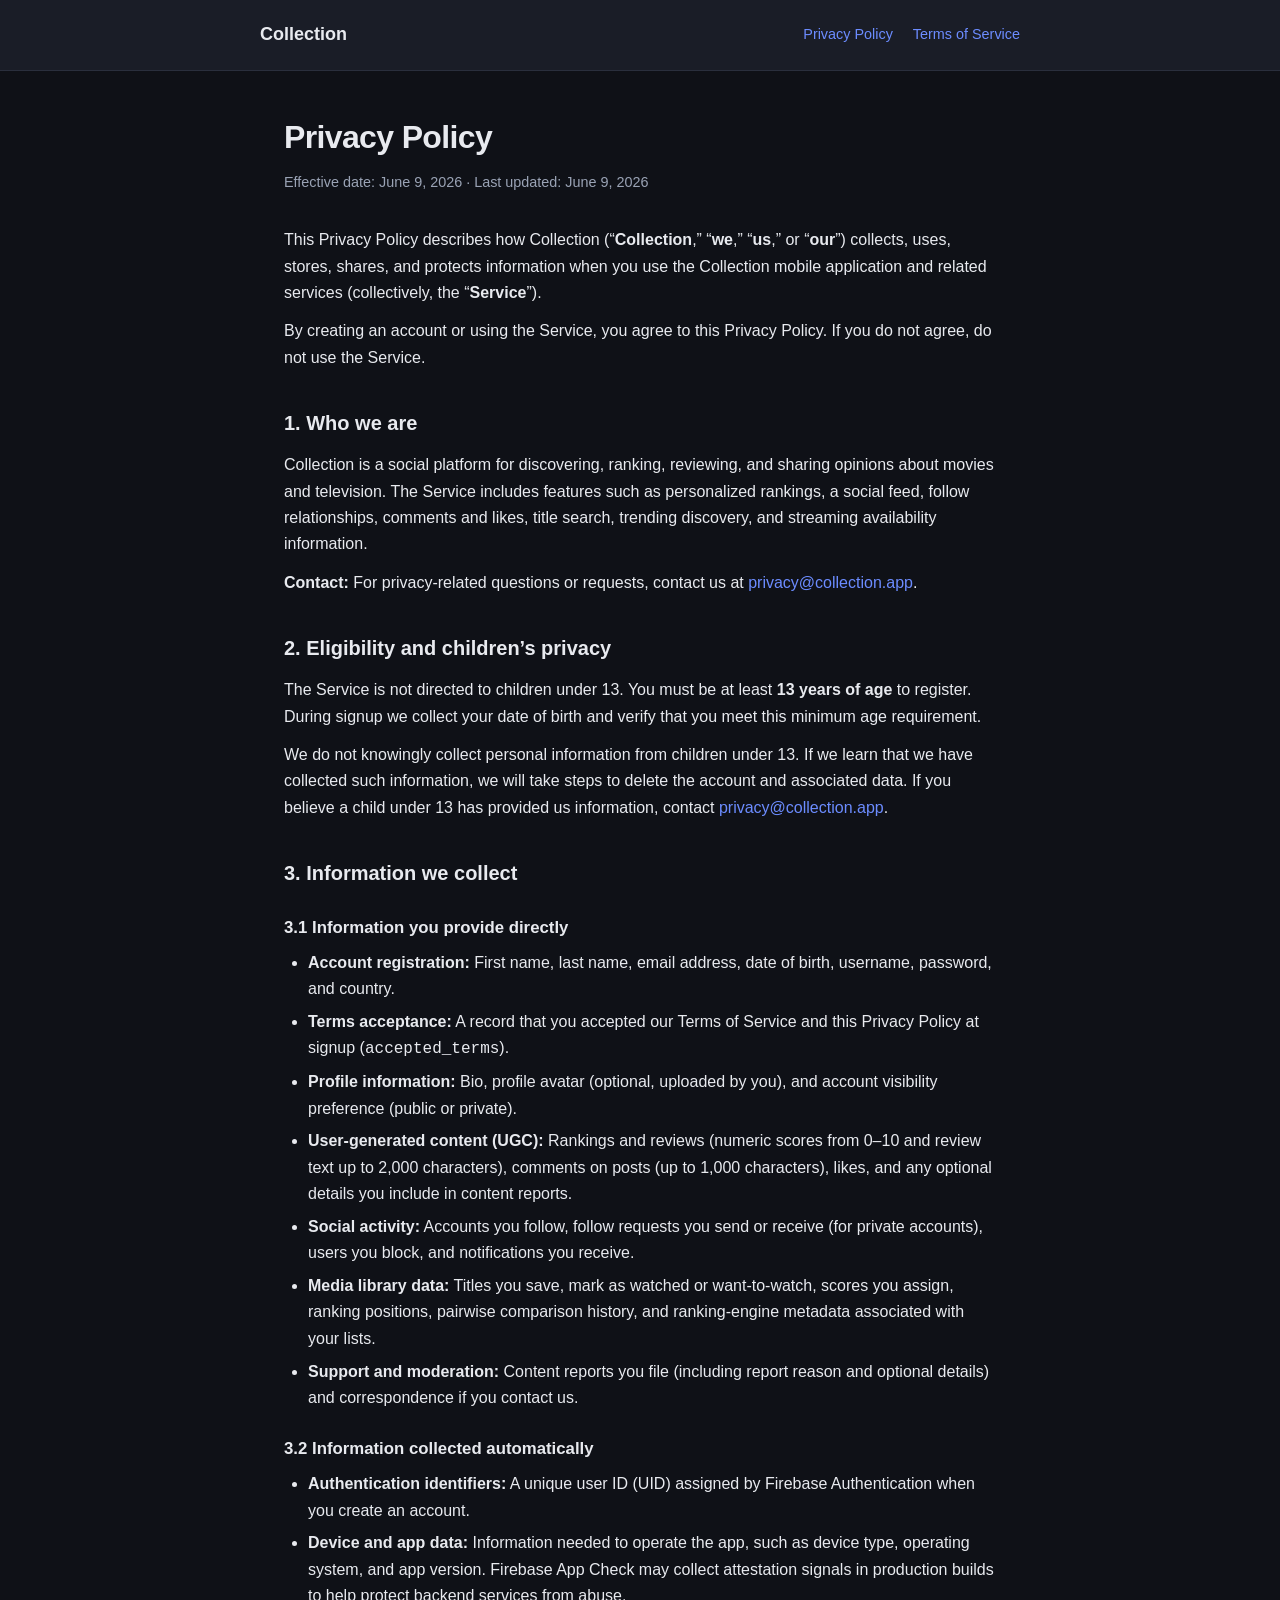
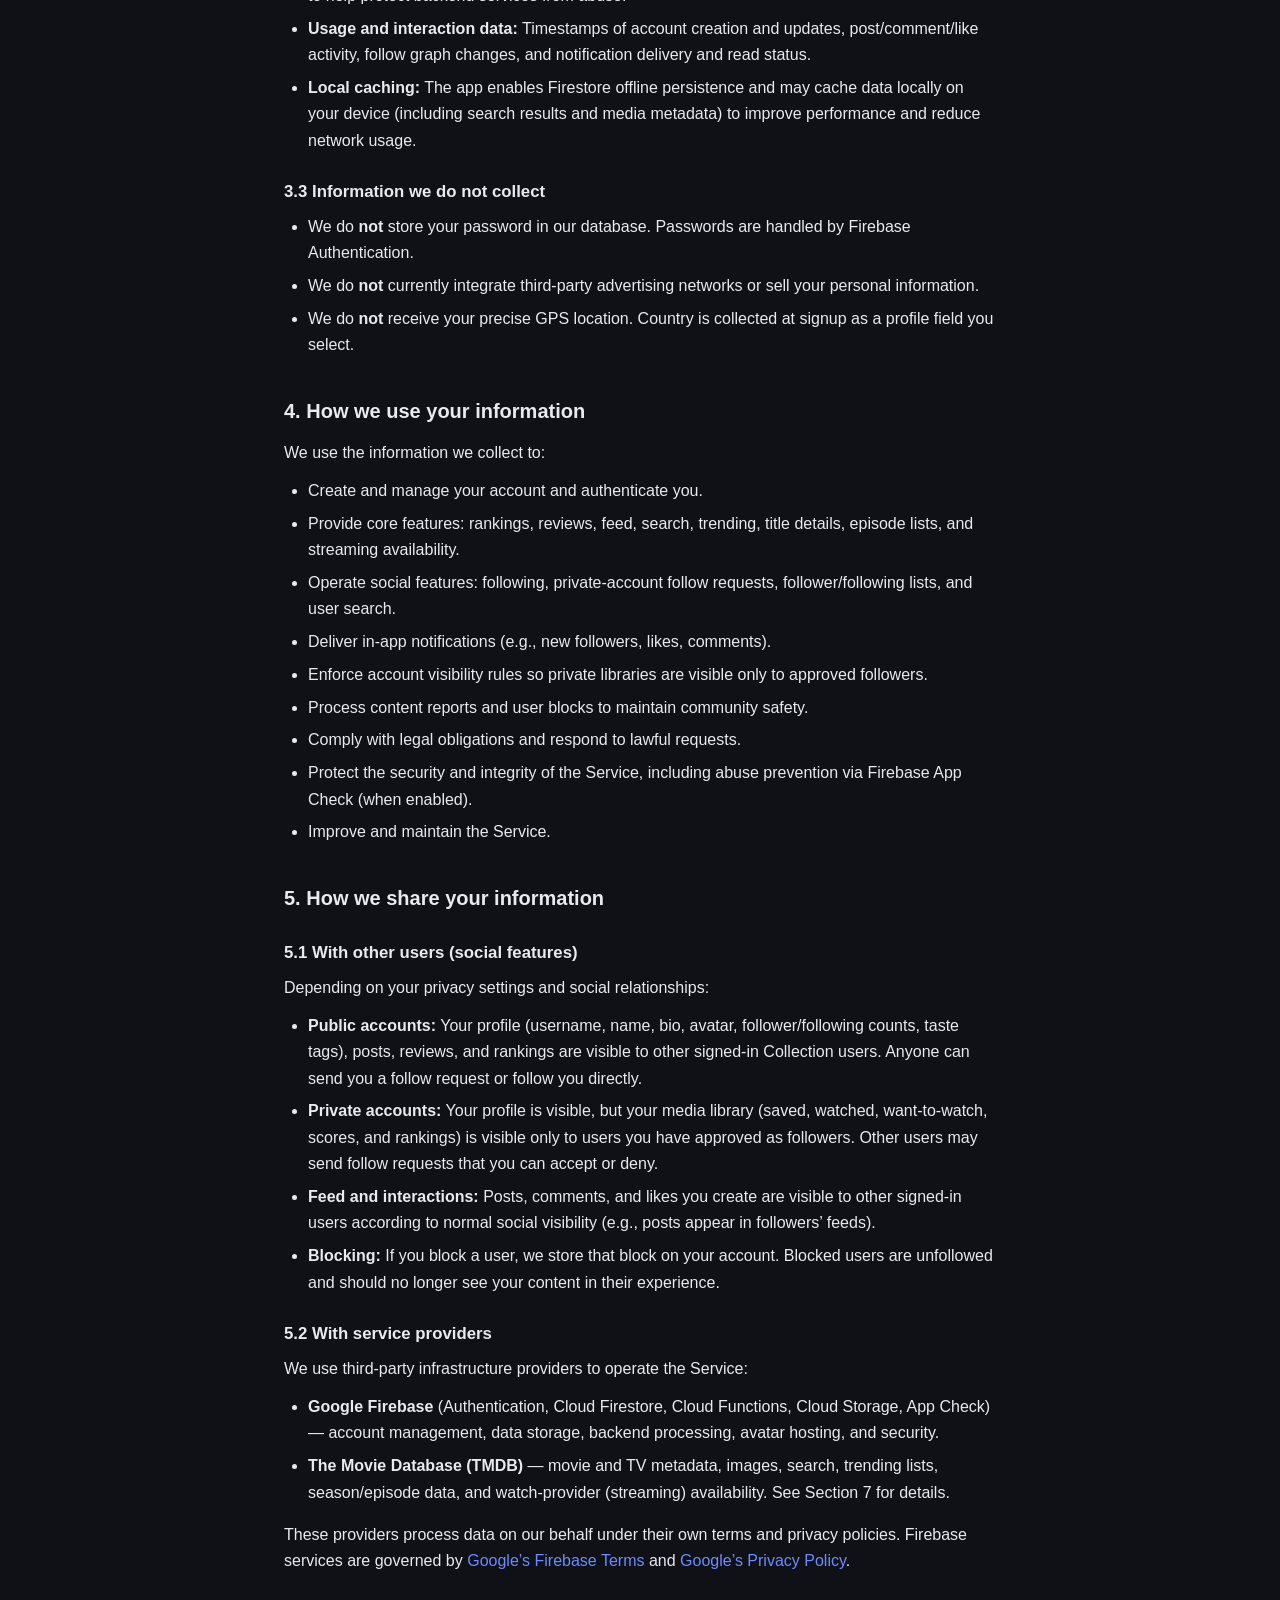
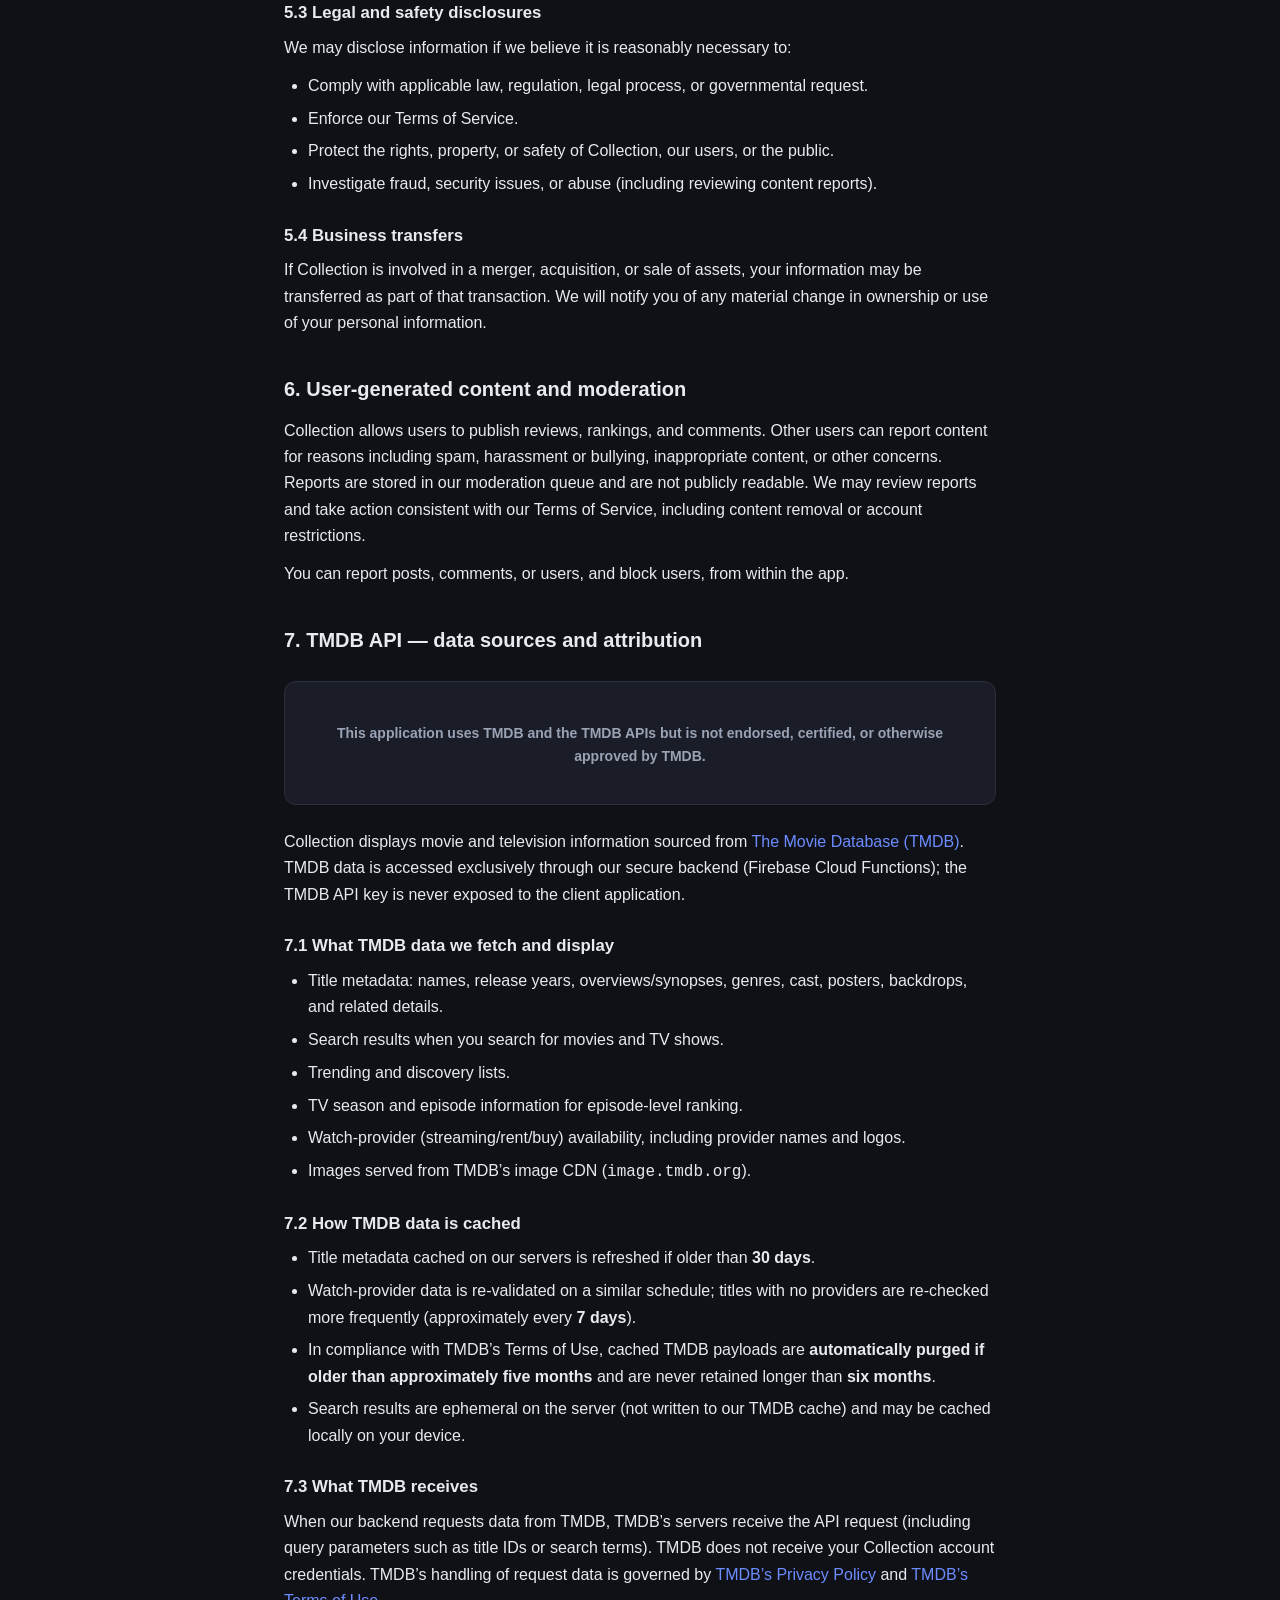
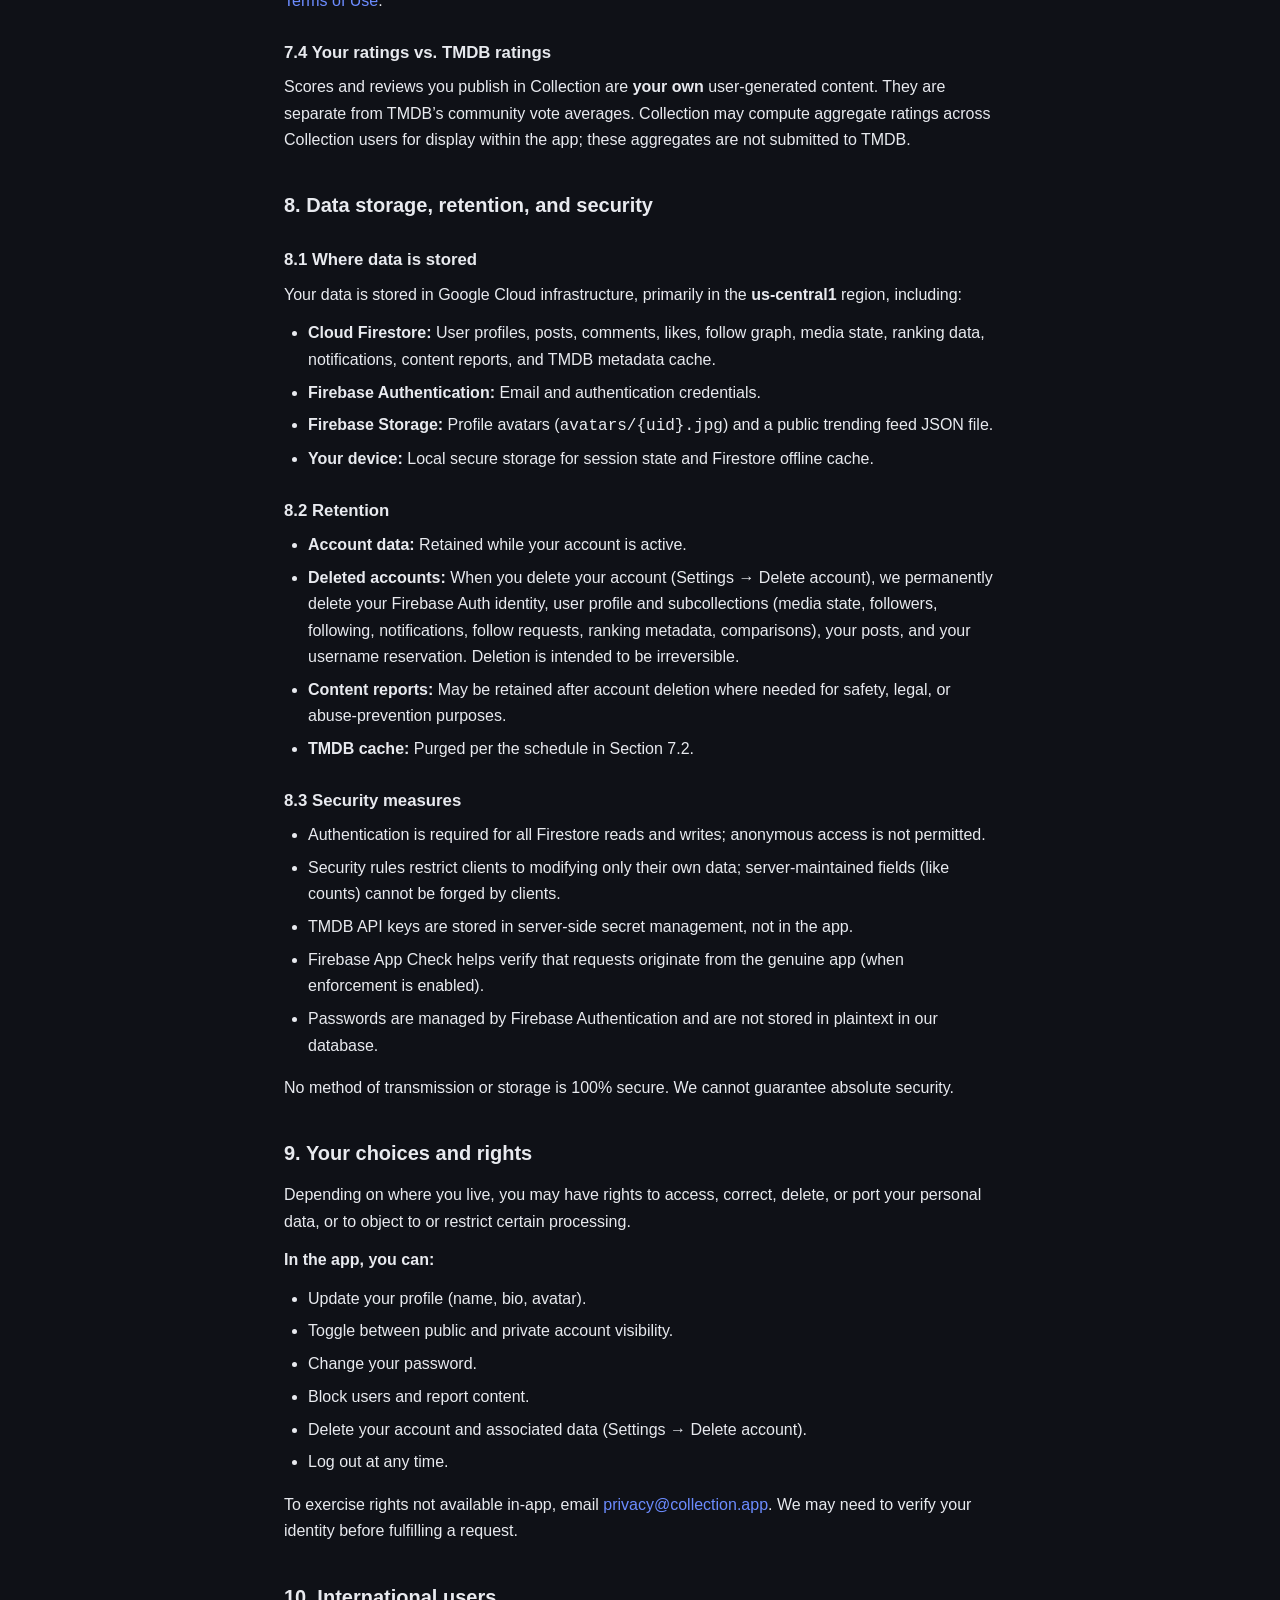
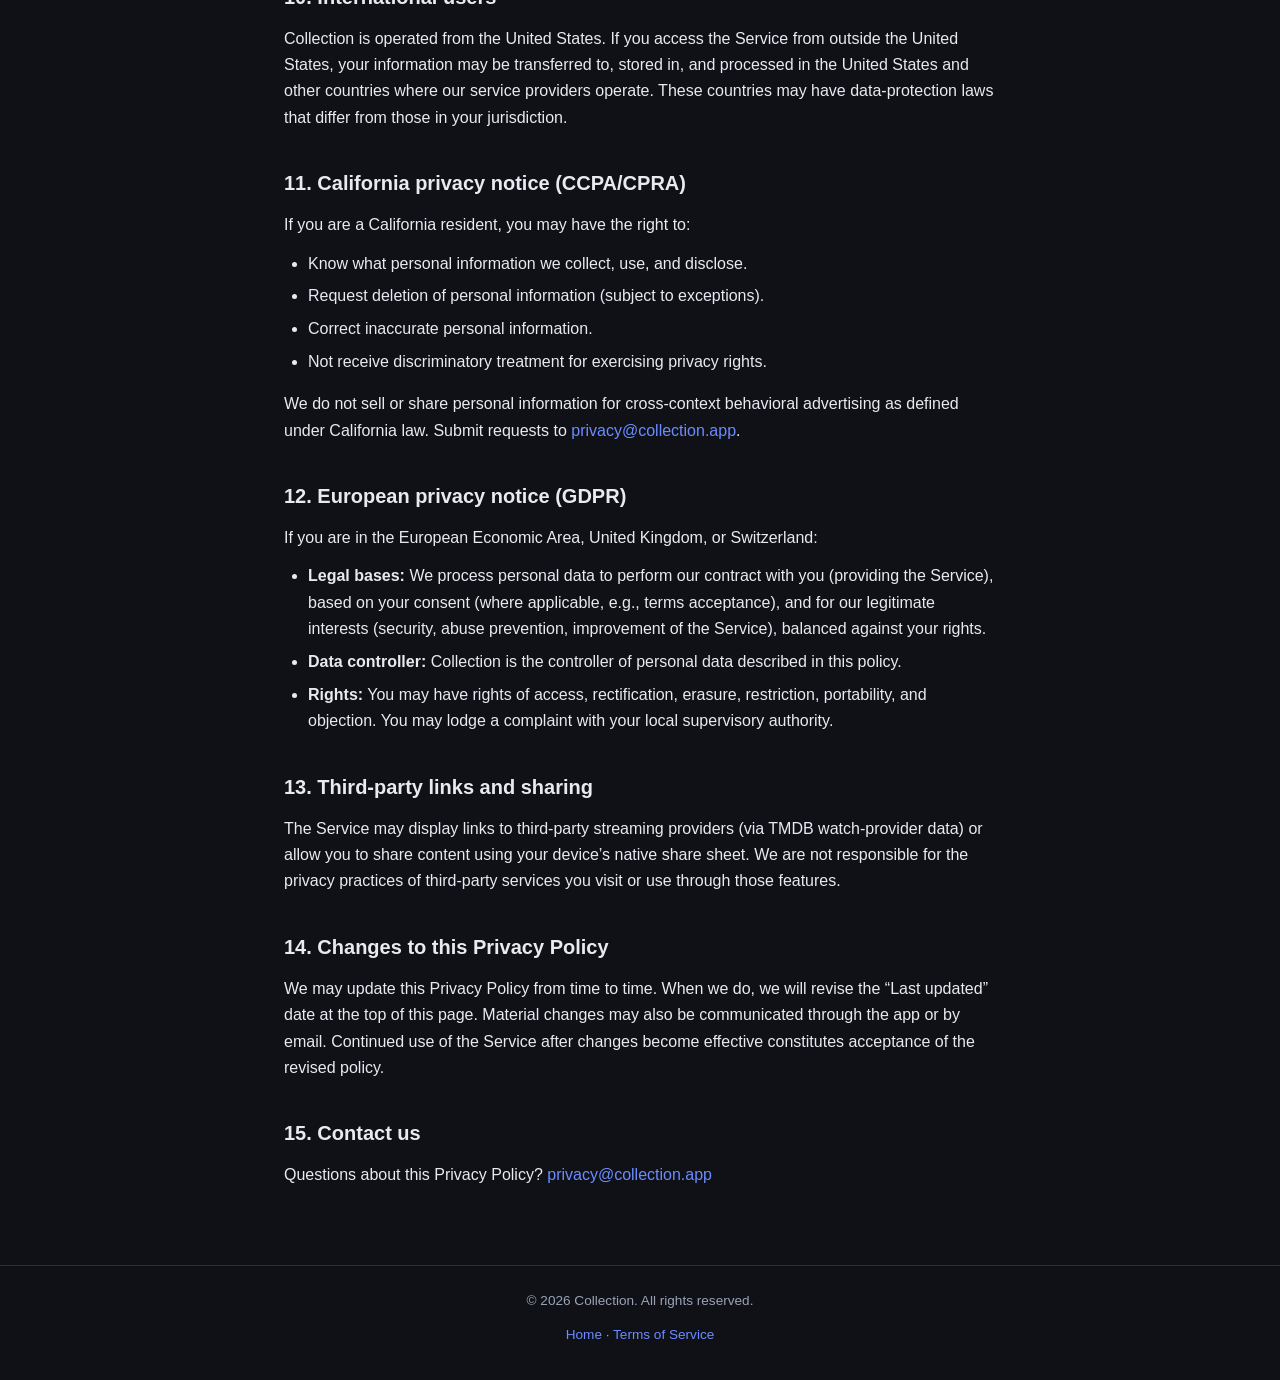
==== privacy.html @ ec8d0193 "Create privacy.html" ====
<!DOCTYPE html>
<html lang="en">
<head>
  <meta charset="UTF-8" />
  <meta name="viewport" content="width=device-width, initial-scale=1.0" />
  <meta name="description" content="Privacy Policy for the Collection app." />
  <title>Privacy Policy — Collection</title>
  <link rel="stylesheet" href="styles.css" />
</head>
<body>
  <header class="site-header">
    <div class="site-header-inner">
      <a href="index.html" class="brand">Collection</a>
      <nav class="nav-links">
        <a href="privacy.html">Privacy Policy</a>
        <a href="terms.html">Terms of Service</a>
      </nav>
    </div>
  </header>

  <main>
    <h1>Privacy Policy</h1>
    <p class="meta">Effective date: June 9, 2026 · Last updated: June 9, 2026</p>

    <p>
      This Privacy Policy describes how Collection (“<strong>Collection</strong>,” “<strong>we</strong>,”
      “<strong>us</strong>,” or “<strong>our</strong>”) collects, uses, stores, shares, and protects
      information when you use the Collection mobile application and related services
      (collectively, the “<strong>Service</strong>”).
    </p>
    <p>
      By creating an account or using the Service, you agree to this Privacy Policy.
      If you do not agree, do not use the Service.
    </p>

    <h2>1. Who we are</h2>
    <p>
      Collection is a social platform for discovering, ranking, reviewing, and sharing opinions
      about movies and television. The Service includes features such as personalized rankings,
      a social feed, follow relationships, comments and likes, title search, trending discovery,
      and streaming availability information.
    </p>
    <p>
      <strong>Contact:</strong> For privacy-related questions or requests, contact us at
      <a href="mailto:privacy@collection.app">privacy@collection.app</a>.
    </p>

    <h2>2. Eligibility and children’s privacy</h2>
    <p>
      The Service is not directed to children under 13. You must be at least
      <strong>13 years of age</strong> to register. During signup we collect your date of birth
      and verify that you meet this minimum age requirement.
    </p>
    <p>
      We do not knowingly collect personal information from children under 13. If we learn that
      we have collected such information, we will take steps to delete the account and associated
      data. If you believe a child under 13 has provided us information, contact
      <a href="mailto:privacy@collection.app">privacy@collection.app</a>.
    </p>

    <h2>3. Information we collect</h2>

    <h3>3.1 Information you provide directly</h3>
    <ul>
      <li><strong>Account registration:</strong> First name, last name, email address, date of birth, username, password, and country.</li>
      <li><strong>Terms acceptance:</strong> A record that you accepted our Terms of Service and this Privacy Policy at signup (<code>accepted_terms</code>).</li>
      <li><strong>Profile information:</strong> Bio, profile avatar (optional, uploaded by you), and account visibility preference (public or private).</li>
      <li><strong>User-generated content (UGC):</strong> Rankings and reviews (numeric scores from 0–10 and review text up to 2,000 characters), comments on posts (up to 1,000 characters), likes, and any optional details you include in content reports.</li>
      <li><strong>Social activity:</strong> Accounts you follow, follow requests you send or receive (for private accounts), users you block, and notifications you receive.</li>
      <li><strong>Media library data:</strong> Titles you save, mark as watched or want-to-watch, scores you assign, ranking positions, pairwise comparison history, and ranking-engine metadata associated with your lists.</li>
      <li><strong>Support and moderation:</strong> Content reports you file (including report reason and optional details) and correspondence if you contact us.</li>
    </ul>

    <h3>3.2 Information collected automatically</h3>
    <ul>
      <li><strong>Authentication identifiers:</strong> A unique user ID (UID) assigned by Firebase Authentication when you create an account.</li>
      <li><strong>Device and app data:</strong> Information needed to operate the app, such as device type, operating system, and app version. Firebase App Check may collect attestation signals in production builds to help protect backend services from abuse.</li>
      <li><strong>Usage and interaction data:</strong> Timestamps of account creation and updates, post/comment/like activity, follow graph changes, and notification delivery and read status.</li>
      <li><strong>Local caching:</strong> The app enables Firestore offline persistence and may cache data locally on your device (including search results and media metadata) to improve performance and reduce network usage.</li>
    </ul>

    <h3>3.3 Information we do not collect</h3>
    <ul>
      <li>We do <strong>not</strong> store your password in our database. Passwords are handled by Firebase Authentication.</li>
      <li>We do <strong>not</strong> currently integrate third-party advertising networks or sell your personal information.</li>
      <li>We do <strong>not</strong> receive your precise GPS location. Country is collected at signup as a profile field you select.</li>
    </ul>

    <h2>4. How we use your information</h2>
    <p>We use the information we collect to:</p>
    <ul>
      <li>Create and manage your account and authenticate you.</li>
      <li>Provide core features: rankings, reviews, feed, search, trending, title details, episode lists, and streaming availability.</li>
      <li>Operate social features: following, private-account follow requests, follower/following lists, and user search.</li>
      <li>Deliver in-app notifications (e.g., new followers, likes, comments).</li>
      <li>Enforce account visibility rules so private libraries are visible only to approved followers.</li>
      <li>Process content reports and user blocks to maintain community safety.</li>
      <li>Comply with legal obligations and respond to lawful requests.</li>
      <li>Protect the security and integrity of the Service, including abuse prevention via Firebase App Check (when enabled).</li>
      <li>Improve and maintain the Service.</li>
    </ul>

    <h2>5. How we share your information</h2>

    <h3>5.1 With other users (social features)</h3>
    <p>Depending on your privacy settings and social relationships:</p>
    <ul>
      <li><strong>Public accounts:</strong> Your profile (username, name, bio, avatar, follower/following counts, taste tags), posts, reviews, and rankings are visible to other signed-in Collection users. Anyone can send you a follow request or follow you directly.</li>
      <li><strong>Private accounts:</strong> Your profile is visible, but your media library (saved, watched, want-to-watch, scores, and rankings) is visible only to users you have approved as followers. Other users may send follow requests that you can accept or deny.</li>
      <li><strong>Feed and interactions:</strong> Posts, comments, and likes you create are visible to other signed-in users according to normal social visibility (e.g., posts appear in followers’ feeds).</li>
      <li><strong>Blocking:</strong> If you block a user, we store that block on your account. Blocked users are unfollowed and should no longer see your content in their experience.</li>
    </ul>

    <h3>5.2 With service providers</h3>
    <p>We use third-party infrastructure providers to operate the Service:</p>
    <ul>
      <li><strong>Google Firebase</strong> (Authentication, Cloud Firestore, Cloud Functions, Cloud Storage, App Check) — account management, data storage, backend processing, avatar hosting, and security.</li>
      <li><strong>The Movie Database (TMDB)</strong> — movie and TV metadata, images, search, trending lists, season/episode data, and watch-provider (streaming) availability. See Section 7 for details.</li>
    </ul>
    <p>
      These providers process data on our behalf under their own terms and privacy policies.
      Firebase services are governed by
      <a href="https://firebase.google.com/terms" target="_blank" rel="noopener">Google’s Firebase Terms</a>
      and
      <a href="https://policies.google.com/privacy" target="_blank" rel="noopener">Google’s Privacy Policy</a>.
    </p>

    <h3>5.3 Legal and safety disclosures</h3>
    <p>We may disclose information if we believe it is reasonably necessary to:</p>
    <ul>
      <li>Comply with applicable law, regulation, legal process, or governmental request.</li>
      <li>Enforce our Terms of Service.</li>
      <li>Protect the rights, property, or safety of Collection, our users, or the public.</li>
      <li>Investigate fraud, security issues, or abuse (including reviewing content reports).</li>
    </ul>

    <h3>5.4 Business transfers</h3>
    <p>
      If Collection is involved in a merger, acquisition, or sale of assets, your information
      may be transferred as part of that transaction. We will notify you of any material change
      in ownership or use of your personal information.
    </p>

    <h2>6. User-generated content and moderation</h2>
    <p>
      Collection allows users to publish reviews, rankings, and comments. Other users can
      report content for reasons including spam, harassment or bullying, inappropriate content,
      or other concerns. Reports are stored in our moderation queue and are not publicly readable.
      We may review reports and take action consistent with our Terms of Service, including
      content removal or account restrictions.
    </p>
    <p>
      You can report posts, comments, or users, and block users, from within the app.
    </p>

    <h2>7. TMDB API — data sources and attribution</h2>

    <div class="card">
      <p class="tmdb-notice">
        <strong>This application uses TMDB and the TMDB APIs but is not endorsed, certified,
        or otherwise approved by TMDB.</strong>
      </p>
    </div>

    <p>
      Collection displays movie and television information sourced from
      <a href="https://www.themoviedb.org/" target="_blank" rel="noopener">The Movie Database (TMDB)</a>.
      TMDB data is accessed exclusively through our secure backend (Firebase Cloud Functions);
      the TMDB API key is never exposed to the client application.
    </p>

    <h3>7.1 What TMDB data we fetch and display</h3>
    <ul>
      <li>Title metadata: names, release years, overviews/synopses, genres, cast, posters, backdrops, and related details.</li>
      <li>Search results when you search for movies and TV shows.</li>
      <li>Trending and discovery lists.</li>
      <li>TV season and episode information for episode-level ranking.</li>
      <li>Watch-provider (streaming/rent/buy) availability, including provider names and logos.</li>
      <li>Images served from TMDB’s image CDN (<code>image.tmdb.org</code>).</li>
    </ul>

    <h3>7.2 How TMDB data is cached</h3>
    <ul>
      <li>Title metadata cached on our servers is refreshed if older than <strong>30 days</strong>.</li>
      <li>Watch-provider data is re-validated on a similar schedule; titles with no providers are re-checked more frequently (approximately every <strong>7 days</strong>).</li>
      <li>In compliance with TMDB’s Terms of Use, cached TMDB payloads are <strong>automatically purged if older than approximately five months</strong> and are never retained longer than <strong>six months</strong>.</li>
      <li>Search results are ephemeral on the server (not written to our TMDB cache) and may be cached locally on your device.</li>
    </ul>

    <h3>7.3 What TMDB receives</h3>
    <p>
      When our backend requests data from TMDB, TMDB’s servers receive the API request
      (including query parameters such as title IDs or search terms). TMDB does not receive
      your Collection account credentials. TMDB’s handling of request data is governed by
      <a href="https://www.themoviedb.org/privacy-policy" target="_blank" rel="noopener">TMDB’s Privacy Policy</a>
      and
      <a href="https://www.themoviedb.org/terms-of-use" target="_blank" rel="noopener">TMDB’s Terms of Use</a>.
    </p>

    <h3>7.4 Your ratings vs. TMDB ratings</h3>
    <p>
      Scores and reviews you publish in Collection are <strong>your own</strong> user-generated
      content. They are separate from TMDB’s community vote averages. Collection may compute
      aggregate ratings across Collection users for display within the app; these aggregates
      are not submitted to TMDB.
    </p>

    <h2>8. Data storage, retention, and security</h2>

    <h3>8.1 Where data is stored</h3>
    <p>
      Your data is stored in Google Cloud infrastructure, primarily in the
      <strong>us-central1</strong> region, including:
    </p>
    <ul>
      <li><strong>Cloud Firestore:</strong> User profiles, posts, comments, likes, follow graph, media state, ranking data, notifications, content reports, and TMDB metadata cache.</li>
      <li><strong>Firebase Authentication:</strong> Email and authentication credentials.</li>
      <li><strong>Firebase Storage:</strong> Profile avatars (<code>avatars/{uid}.jpg</code>) and a public trending feed JSON file.</li>
      <li><strong>Your device:</strong> Local secure storage for session state and Firestore offline cache.</li>
    </ul>

    <h3>8.2 Retention</h3>
    <ul>
      <li><strong>Account data:</strong> Retained while your account is active.</li>
      <li><strong>Deleted accounts:</strong> When you delete your account (Settings → Delete account), we permanently delete your Firebase Auth identity, user profile and subcollections (media state, followers, following, notifications, follow requests, ranking metadata, comparisons), your posts, and your username reservation. Deletion is intended to be irreversible.</li>
      <li><strong>Content reports:</strong> May be retained after account deletion where needed for safety, legal, or abuse-prevention purposes.</li>
      <li><strong>TMDB cache:</strong> Purged per the schedule in Section 7.2.</li>
    </ul>

    <h3>8.3 Security measures</h3>
    <ul>
      <li>Authentication is required for all Firestore reads and writes; anonymous access is not permitted.</li>
      <li>Security rules restrict clients to modifying only their own data; server-maintained fields (like counts) cannot be forged by clients.</li>
      <li>TMDB API keys are stored in server-side secret management, not in the app.</li>
      <li>Firebase App Check helps verify that requests originate from the genuine app (when enforcement is enabled).</li>
      <li>Passwords are managed by Firebase Authentication and are not stored in plaintext in our database.</li>
    </ul>
    <p>
      No method of transmission or storage is 100% secure. We cannot guarantee absolute security.
    </p>

    <h2>9. Your choices and rights</h2>
    <p>Depending on where you live, you may have rights to access, correct, delete, or port your personal data, or to object to or restrict certain processing.</p>
    <p><strong>In the app, you can:</strong></p>
    <ul>
      <li>Update your profile (name, bio, avatar).</li>
      <li>Toggle between public and private account visibility.</li>
      <li>Change your password.</li>
      <li>Block users and report content.</li>
      <li>Delete your account and associated data (Settings → Delete account).</li>
      <li>Log out at any time.</li>
    </ul>
    <p>
      To exercise rights not available in-app, email
      <a href="mailto:privacy@collection.app">privacy@collection.app</a>.
      We may need to verify your identity before fulfilling a request.
    </p>

    <h2>10. International users</h2>
    <p>
      Collection is operated from the United States. If you access the Service from outside
      the United States, your information may be transferred to, stored in, and processed in
      the United States and other countries where our service providers operate. These countries
      may have data-protection laws that differ from those in your jurisdiction.
    </p>

    <h2>11. California privacy notice (CCPA/CPRA)</h2>
    <p>If you are a California resident, you may have the right to:</p>
    <ul>
      <li>Know what personal information we collect, use, and disclose.</li>
      <li>Request deletion of personal information (subject to exceptions).</li>
      <li>Correct inaccurate personal information.</li>
      <li>Not receive discriminatory treatment for exercising privacy rights.</li>
    </ul>
    <p>
      We do not sell or share personal information for cross-context behavioral advertising
      as defined under California law. Submit requests to
      <a href="mailto:privacy@collection.app">privacy@collection.app</a>.
    </p>

    <h2>12. European privacy notice (GDPR)</h2>
    <p>If you are in the European Economic Area, United Kingdom, or Switzerland:</p>
    <ul>
      <li><strong>Legal bases:</strong> We process personal data to perform our contract with you (providing the Service), based on your consent (where applicable, e.g., terms acceptance), and for our legitimate interests (security, abuse prevention, improvement of the Service), balanced against your rights.</li>
      <li><strong>Data controller:</strong> Collection is the controller of personal data described in this policy.</li>
      <li><strong>Rights:</strong> You may have rights of access, rectification, erasure, restriction, portability, and objection. You may lodge a complaint with your local supervisory authority.</li>
    </ul>

    <h2>13. Third-party links and sharing</h2>
    <p>
      The Service may display links to third-party streaming providers (via TMDB watch-provider
      data) or allow you to share content using your device’s native share sheet. We are not
      responsible for the privacy practices of third-party services you visit or use through
      those features.
    </p>

    <h2>14. Changes to this Privacy Policy</h2>
    <p>
      We may update this Privacy Policy from time to time. When we do, we will revise the
      “Last updated” date at the top of this page. Material changes may also be communicated
      through the app or by email. Continued use of the Service after changes become effective
      constitutes acceptance of the revised policy.
    </p>

    <h2>15. Contact us</h2>
    <p>
      Questions about this Privacy Policy?
      <a href="mailto:privacy@collection.app">privacy@collection.app</a>
    </p>
  </main>

  <footer class="site-footer">
    <p>© 2026 Collection. All rights reserved.</p>
    <p>
      <a href="index.html">Home</a> ·
      <a href="terms.html">Terms of Service</a>
    </p>
  </footer>
</body>
</html>
---- styles.css ----
:root {
  --bg: #0f1117;
  --surface: #1a1d27;
  --border: #2a2f3d;
  --text: #e8eaef;
  --text-muted: #9aa3b5;
  --accent: #6c8cff;
  --accent-hover: #8aa4ff;
  --max-width: 760px;
  --radius: 12px;
}

* { box-sizing: border-box; margin: 0; padding: 0; }

html { scroll-behavior: smooth; }

body {
  font-family: -apple-system, BlinkMacSystemFont, "Segoe UI", Roboto, Helvetica, Arial, sans-serif;
  background: var(--bg);
  color: var(--text);
  line-height: 1.65;
  font-size: 16px;
}

a { color: var(--accent); text-decoration: none; }
a:hover { color: var(--accent-hover); text-decoration: underline; }

.site-header {
  border-bottom: 1px solid var(--border);
  background: var(--surface);
  padding: 1.25rem 1.5rem;
}

.site-header-inner {
  max-width: var(--max-width);
  margin: 0 auto;
  display: flex;
  align-items: center;
  justify-content: space-between;
  gap: 1rem;
}

.brand {
  font-weight: 700;
  font-size: 1.125rem;
  color: var(--text);
  text-decoration: none;
}

.brand:hover { color: var(--accent); text-decoration: none; }

.nav-links {
  display: flex;
  gap: 1.25rem;
  font-size: 0.9rem;
}

main {
  max-width: var(--max-width);
  margin: 0 auto;
  padding: 2.5rem 1.5rem 4rem;
}

h1 {
  font-size: 2rem;
  font-weight: 700;
  margin-bottom: 0.5rem;
  letter-spacing: -0.02em;
}

h2 {
  font-size: 1.25rem;
  font-weight: 600;
  margin: 2.25rem 0 0.75rem;
  color: var(--text);
}

h3 {
  font-size: 1.05rem;
  font-weight: 600;
  margin: 1.5rem 0 0.5rem;
}

.meta {
  color: var(--text-muted);
  font-size: 0.9rem;
  margin-bottom: 2rem;
}

p, li { margin-bottom: 0.75rem; }

ul, ol {
  padding-left: 1.5rem;
  margin-bottom: 1rem;
}

li { margin-bottom: 0.4rem; }

.card {
  background: var(--surface);
  border: 1px solid var(--border);
  border-radius: var(--radius);
  padding: 1.5rem;
  margin: 1.5rem 0;
}

.card-muted { color: var(--text-muted); font-size: 0.9rem; }

.tmdb-notice {
  text-align: center;
  font-size: 0.875rem;
  color: var(--text-muted);
  margin-top: 1rem;
}

.hero {
  text-align: center;
  padding: 3rem 0 2rem;
}

.hero h1 { font-size: 2.5rem; }

.hero p {
  color: var(--text-muted);
  font-size: 1.1rem;
  max-width: 520px;
  margin: 0.75rem auto 2rem;
}

.btn-row {
  display: flex;
  gap: 1rem;
  justify-content: center;
  flex-wrap: wrap;
}

.btn {
  display: inline-block;
  padding: 0.75rem 1.5rem;
  border-radius: 8px;
  font-weight: 600;
  font-size: 0.95rem;
  text-decoration: none;
  transition: background 0.15s;
}

.btn-primary {
  background: var(--accent);
  color: #fff;
}

.btn-primary:hover {
  background: var(--accent-hover);
  color: #fff;
  text-decoration: none;
}

.btn-secondary {
  background: transparent;
  color: var(--text);
  border: 1px solid var(--border);
}

.btn-secondary:hover {
  border-color: var(--accent);
  color: var(--accent);
  text-decoration: none;
}

.site-footer {
  border-top: 1px solid var(--border);
  padding: 1.5rem;
  text-align: center;
  color: var(--text-muted);
  font-size: 0.85rem;
}

@media (max-width: 600px) {
  .nav-links { gap: 0.75rem; font-size: 0.8rem; }
  h1 { font-size: 1.6rem; }
  .hero h1 { font-size: 2rem; }
}
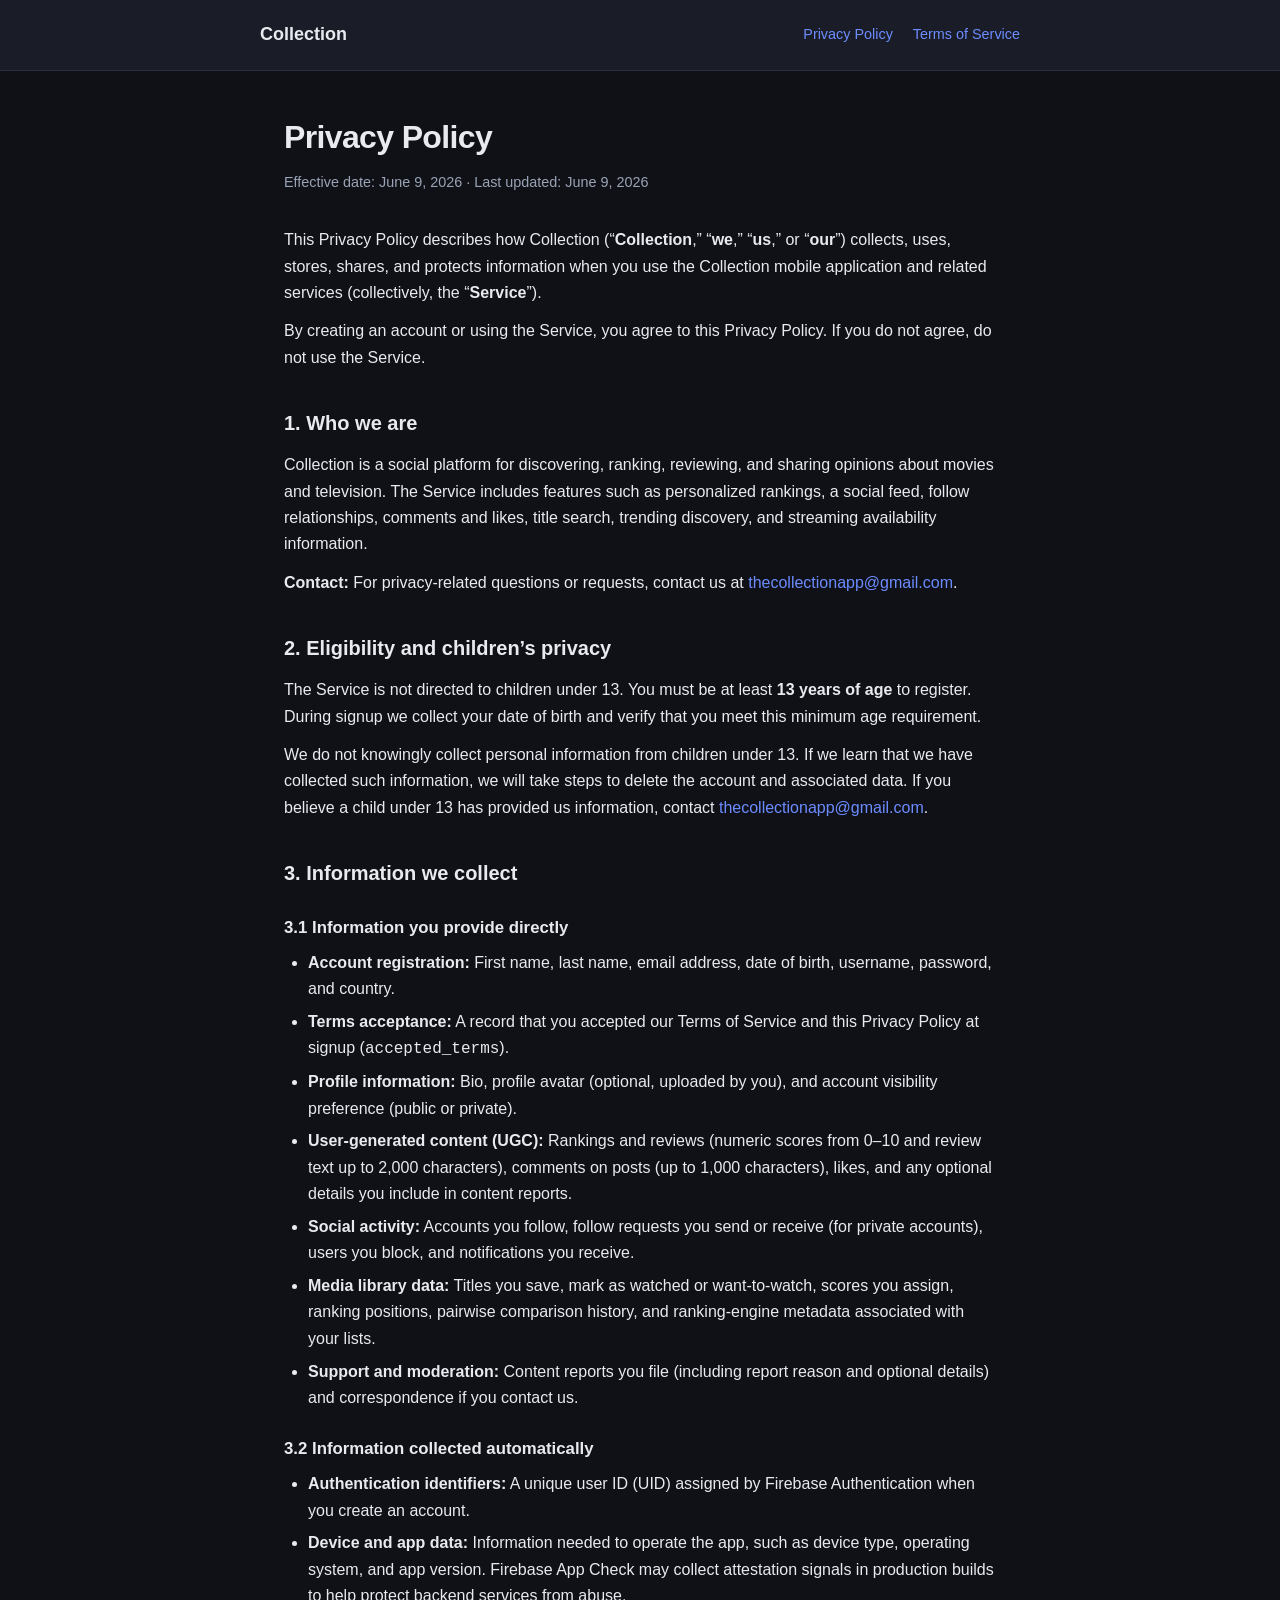
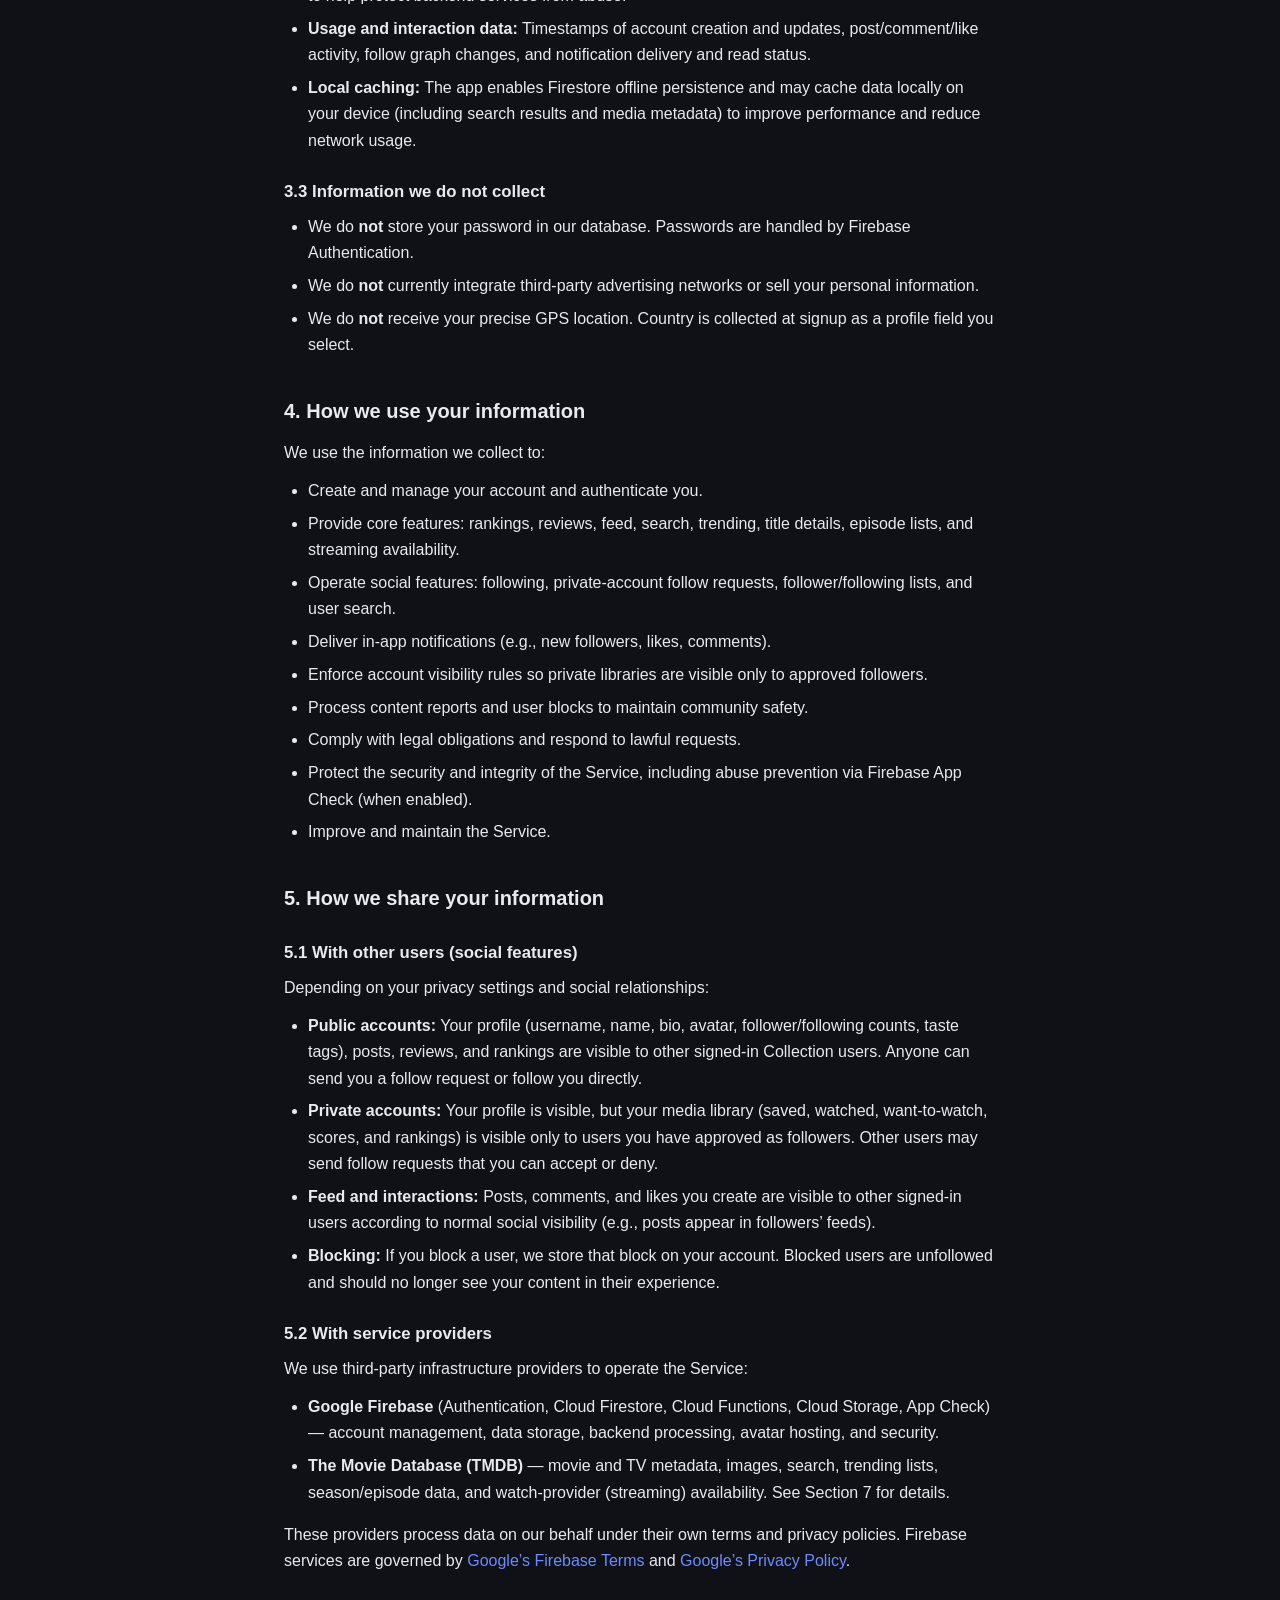
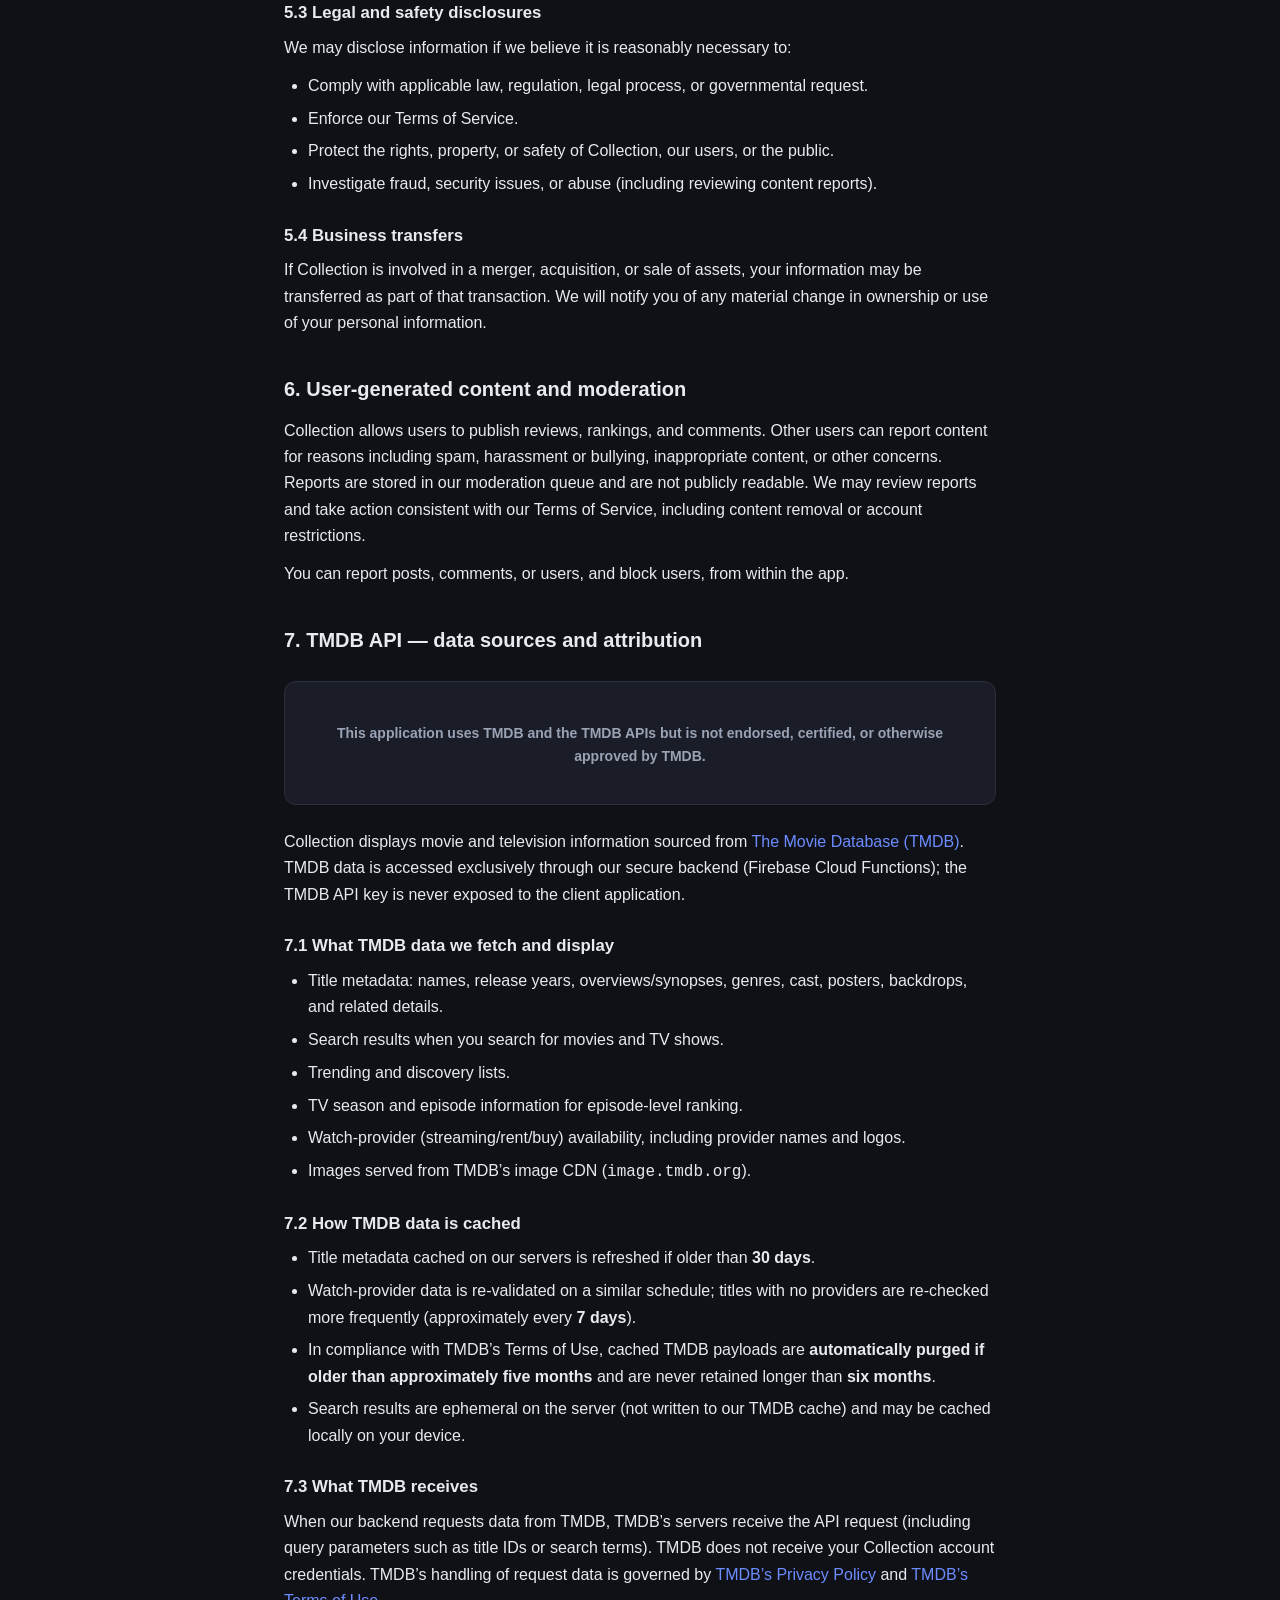
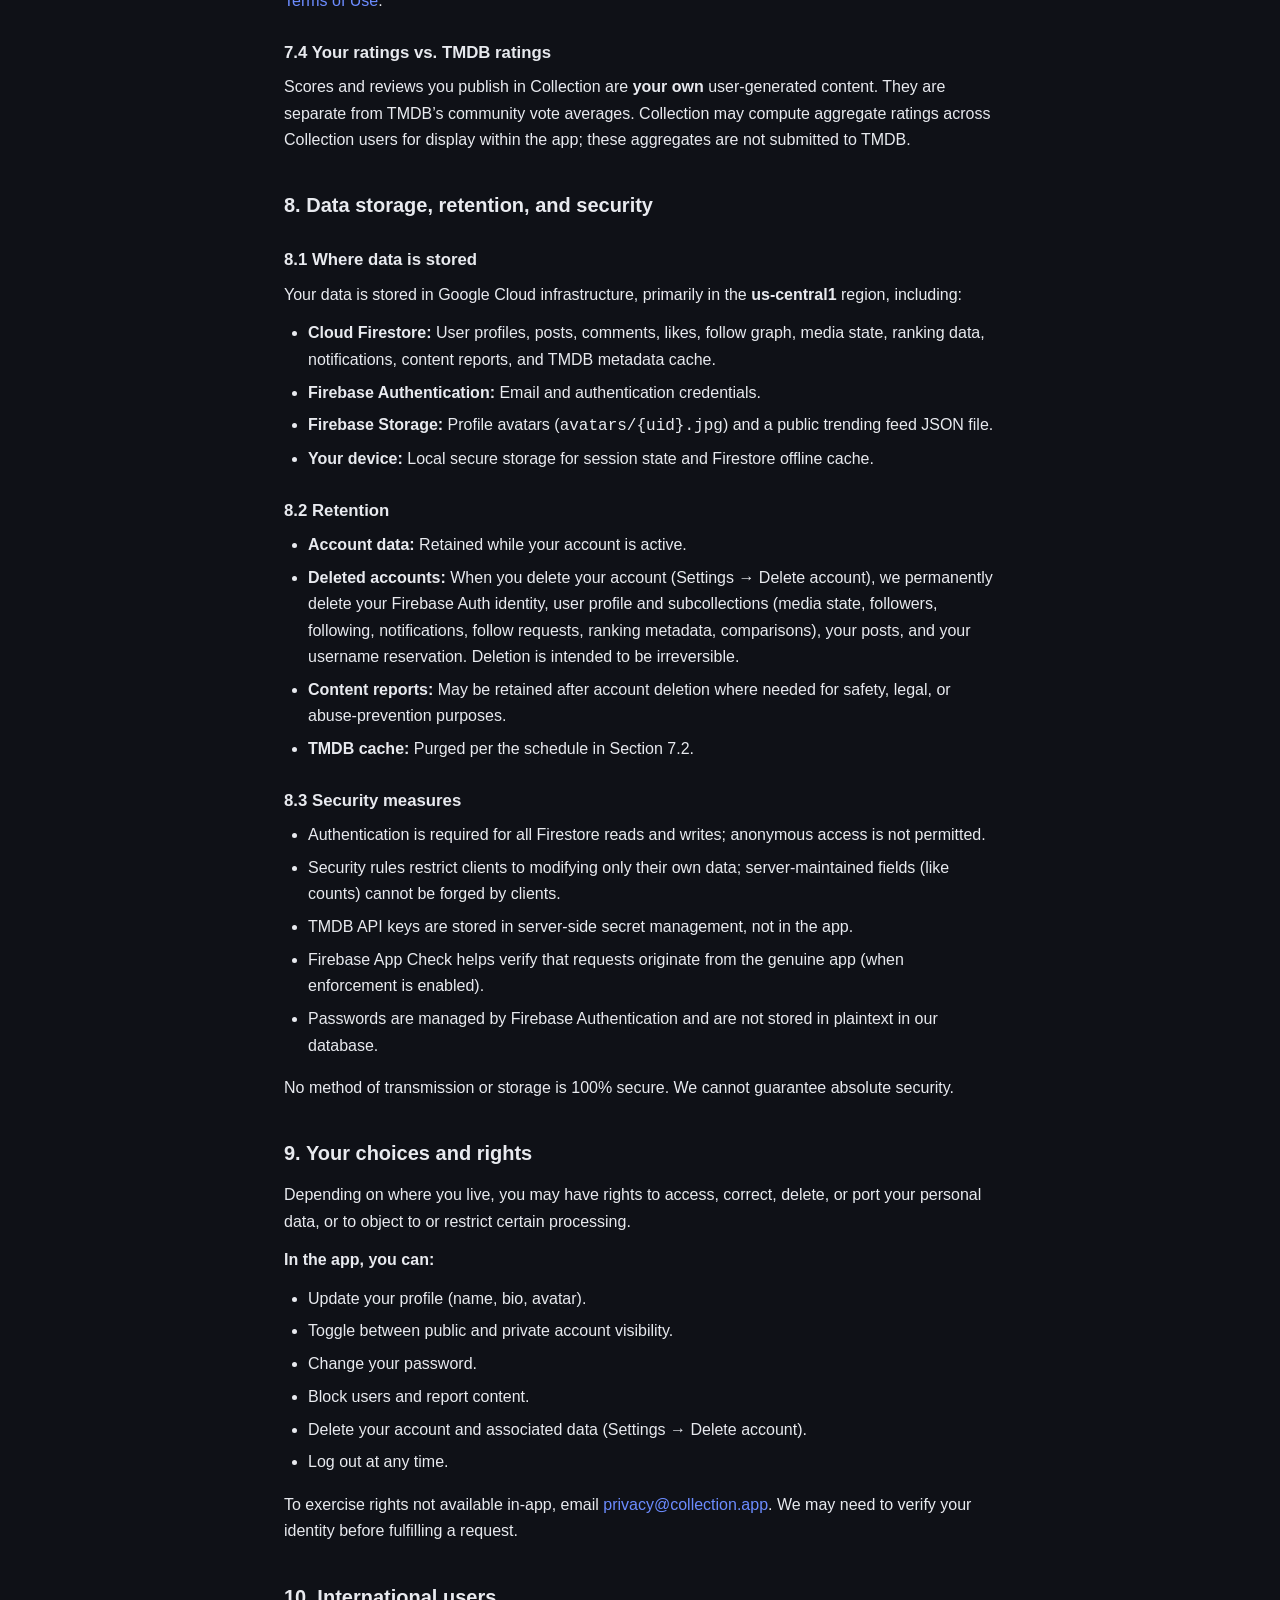
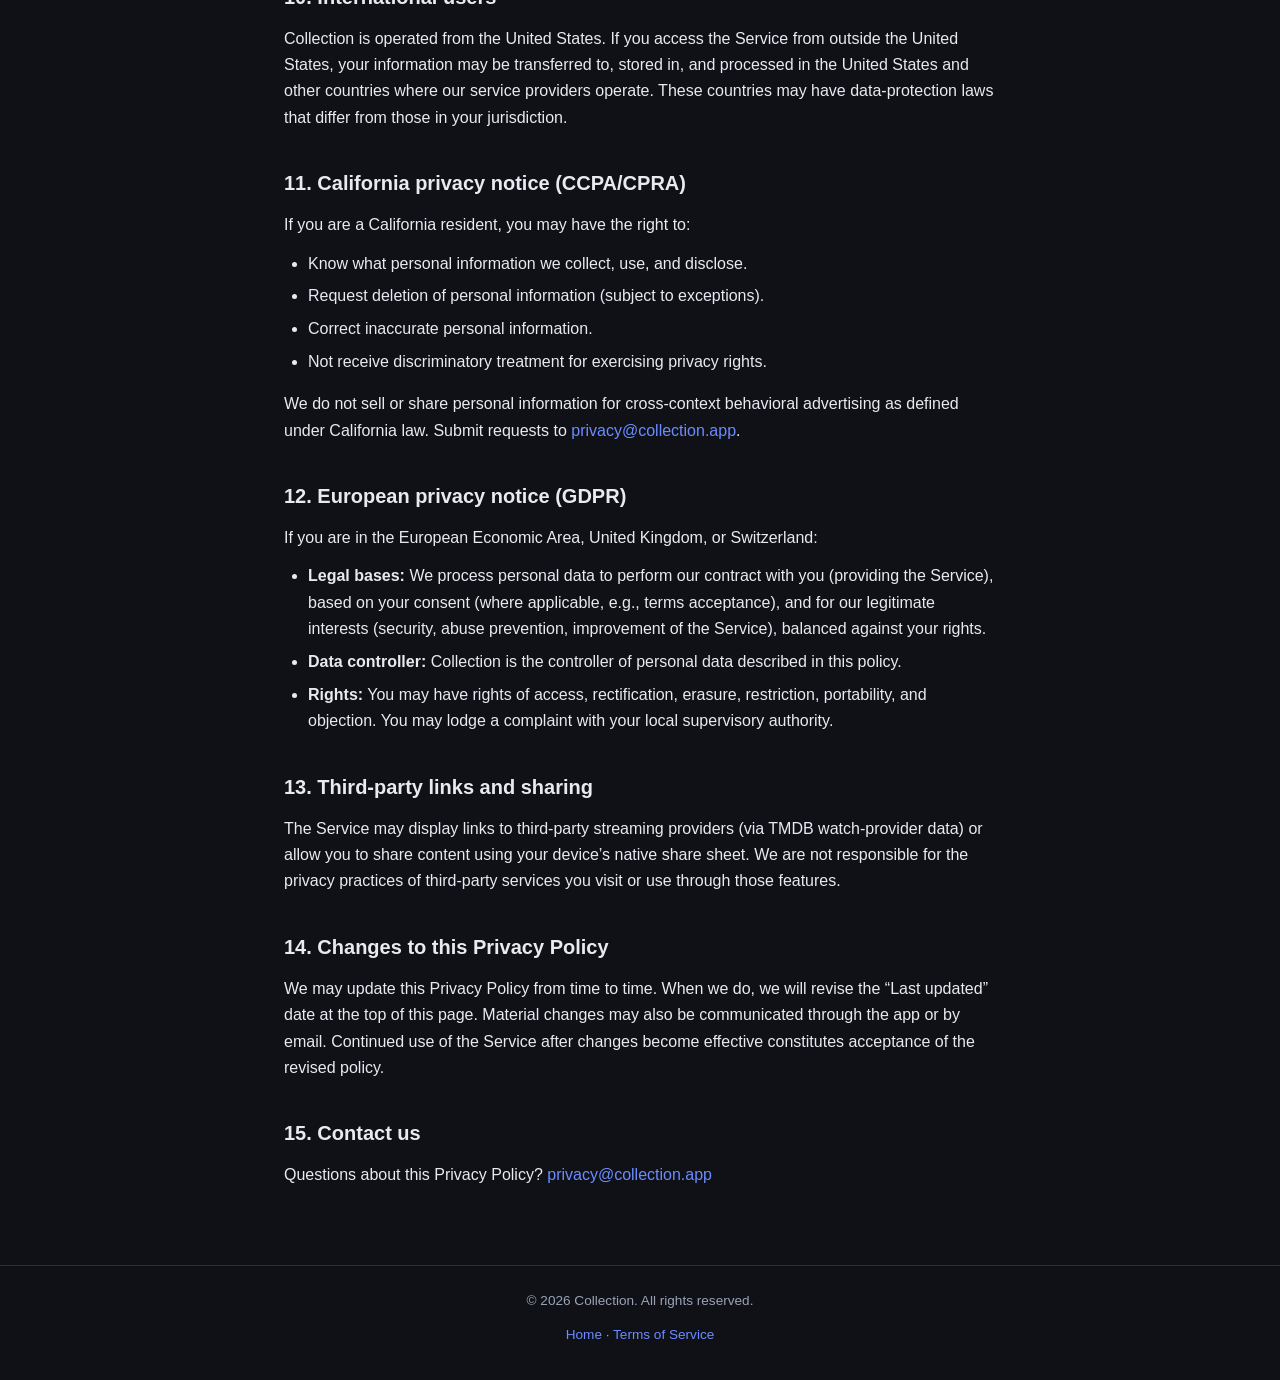
==== commit f711588b: "Update privacy.html Update email" ====
--- a/privacy.html
+++ b/privacy.html
@@ -42,7 +42,7 @@
     </p>
     <p>
       <strong>Contact:</strong> For privacy-related questions or requests, contact us at
-      <a href="mailto:privacy@collection.app">privacy@collection.app</a>.
+      <a href="mailto:thecollectionapp@gmail.com">thecollectionapp@gmail.com</a>.
     </p>
 
     <h2>2. Eligibility and children’s privacy</h2>
@@ -55,7 +55,7 @@
       We do not knowingly collect personal information from children under 13. If we learn that
       we have collected such information, we will take steps to delete the account and associated
       data. If you believe a child under 13 has provided us information, contact
-      <a href="mailto:privacy@collection.app">privacy@collection.app</a>.
+      <a href="mailto:thecollectionapp@gmail.com">thecollectionapp@gmail.com</a>.
     </p>
 
     <h2>3. Information we collect</h2>
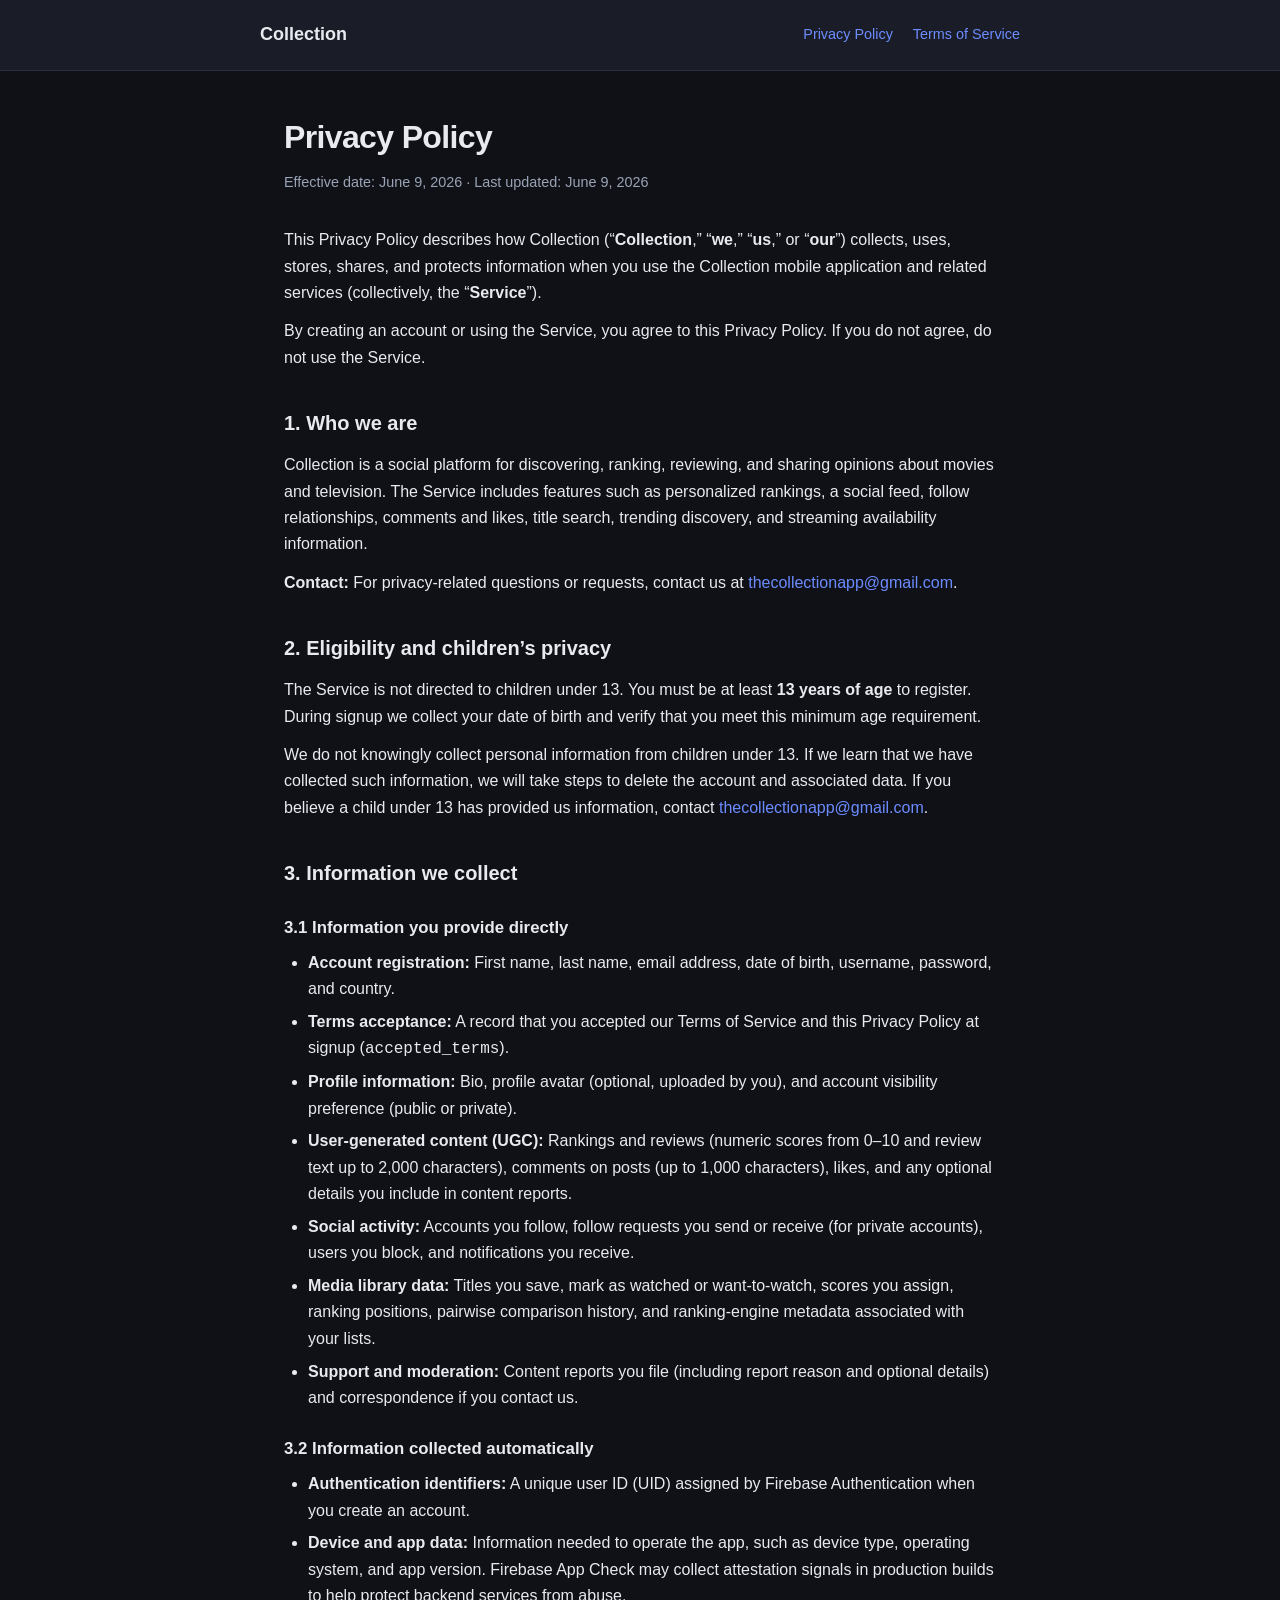
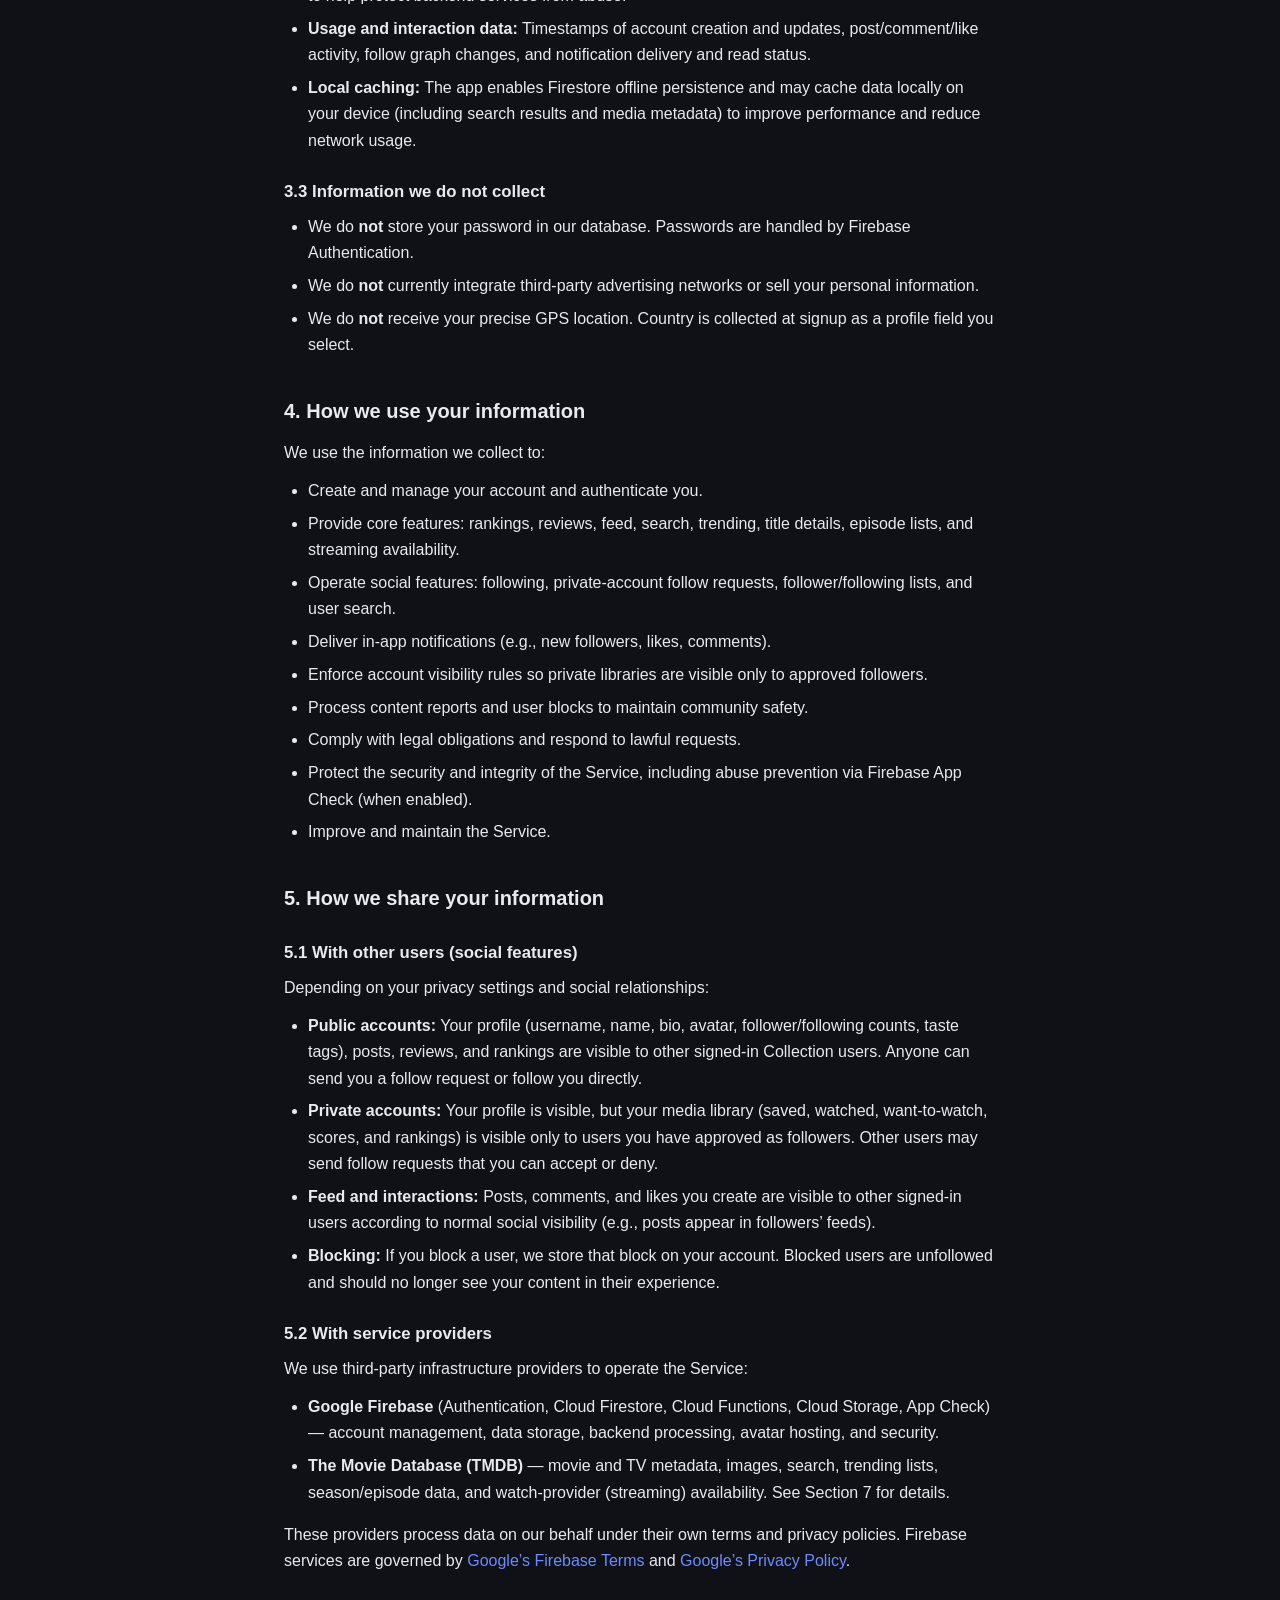
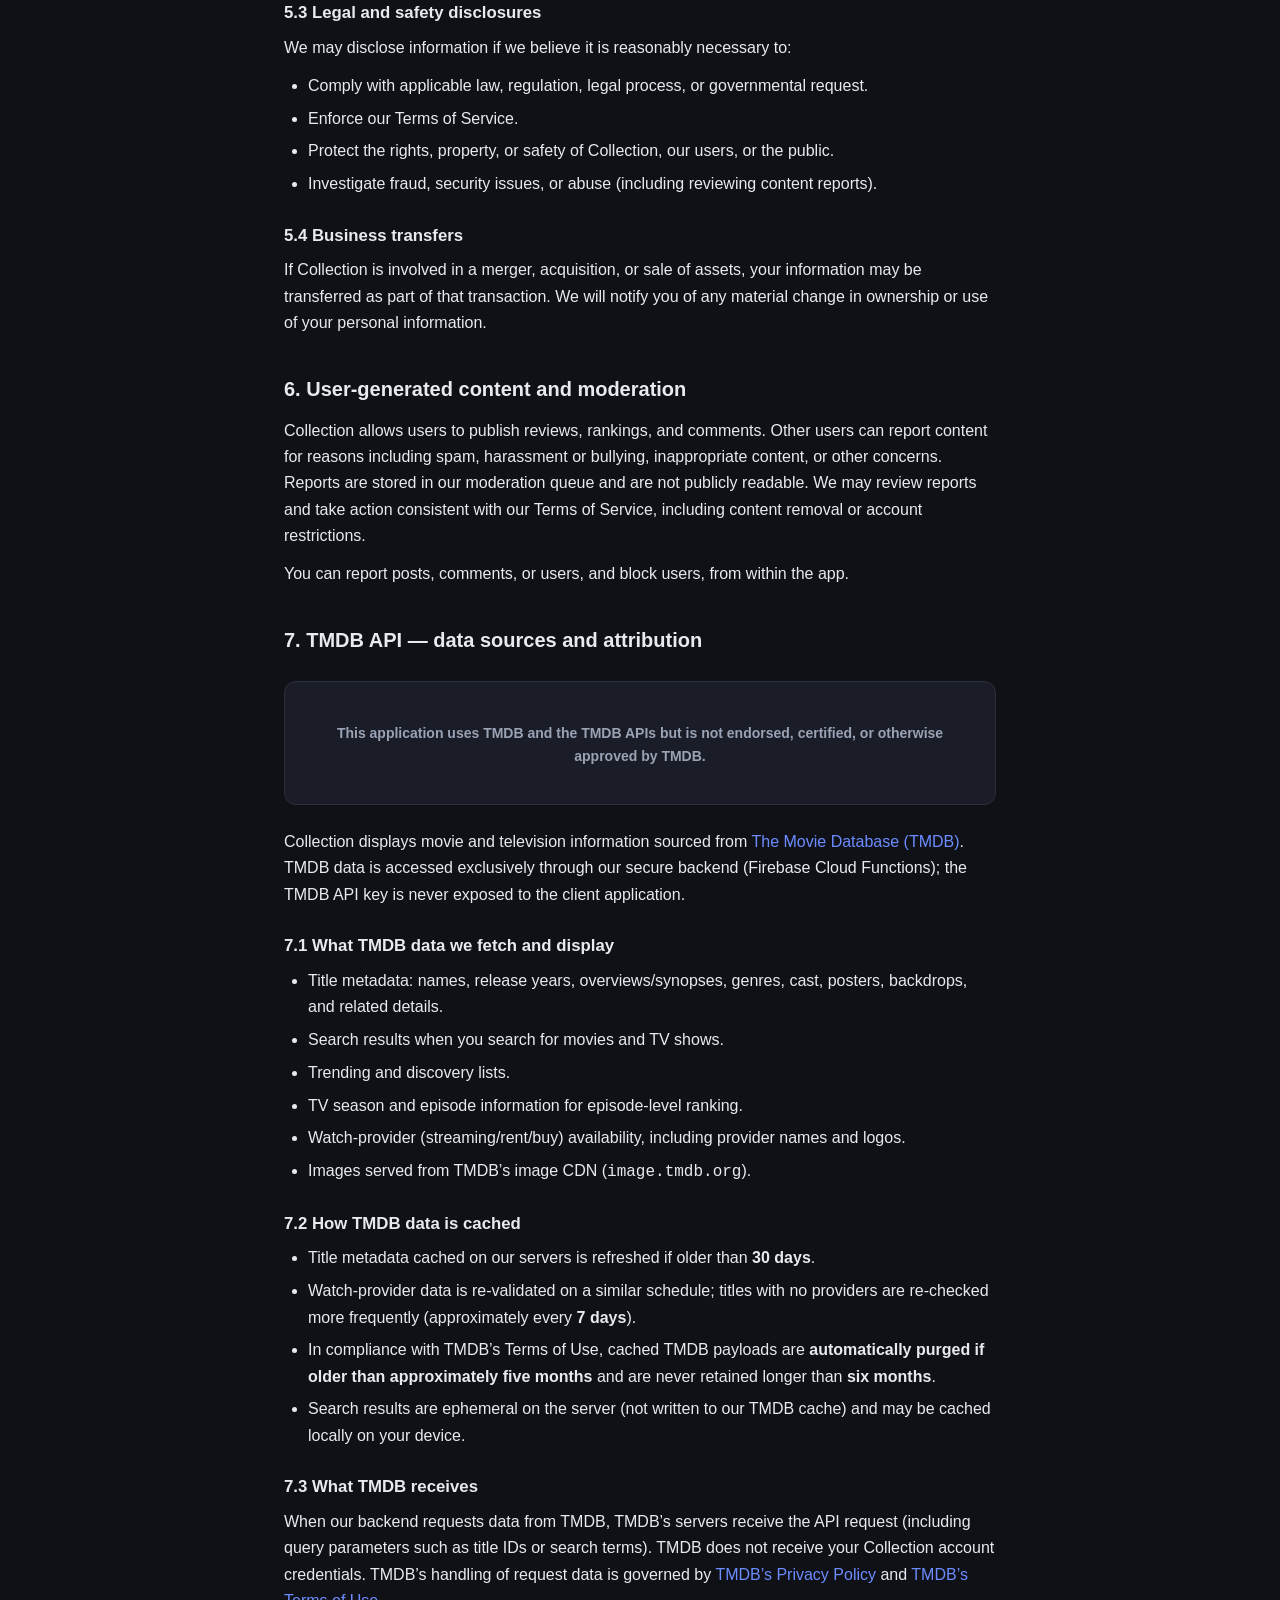
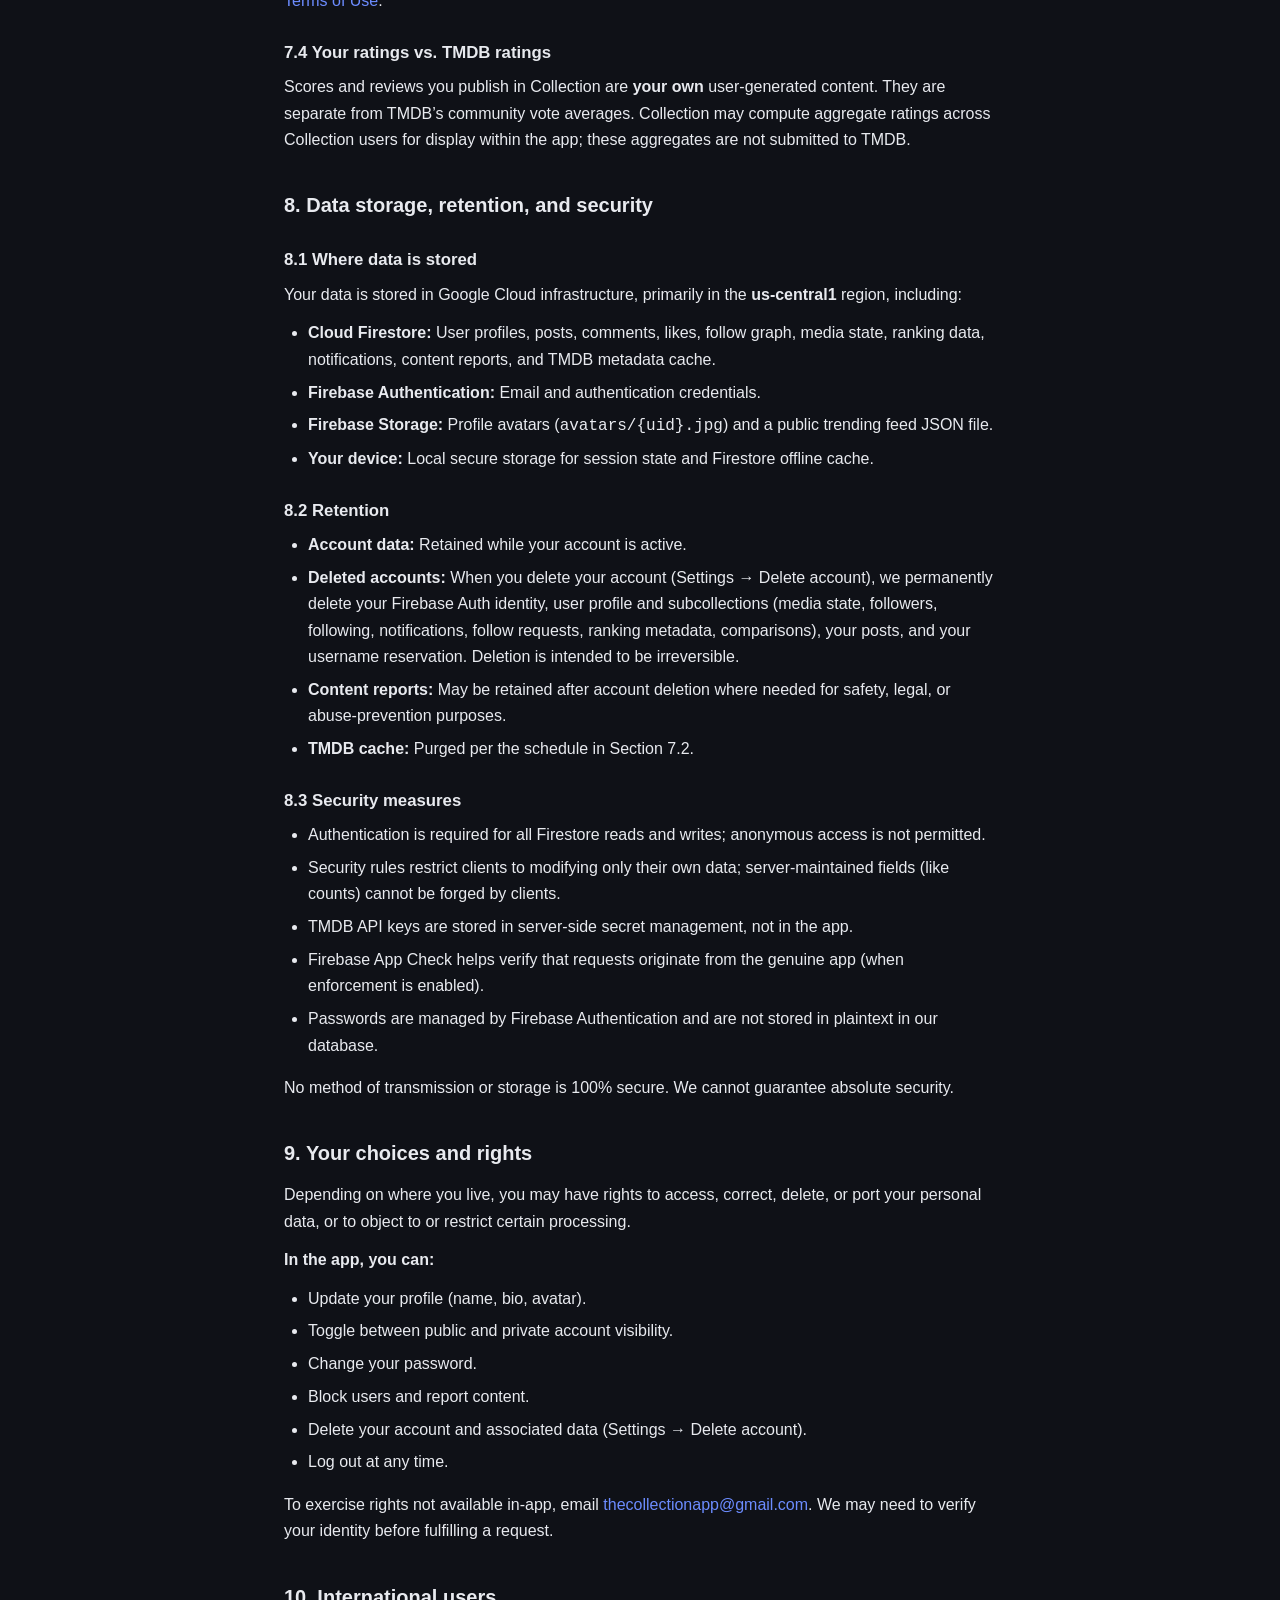
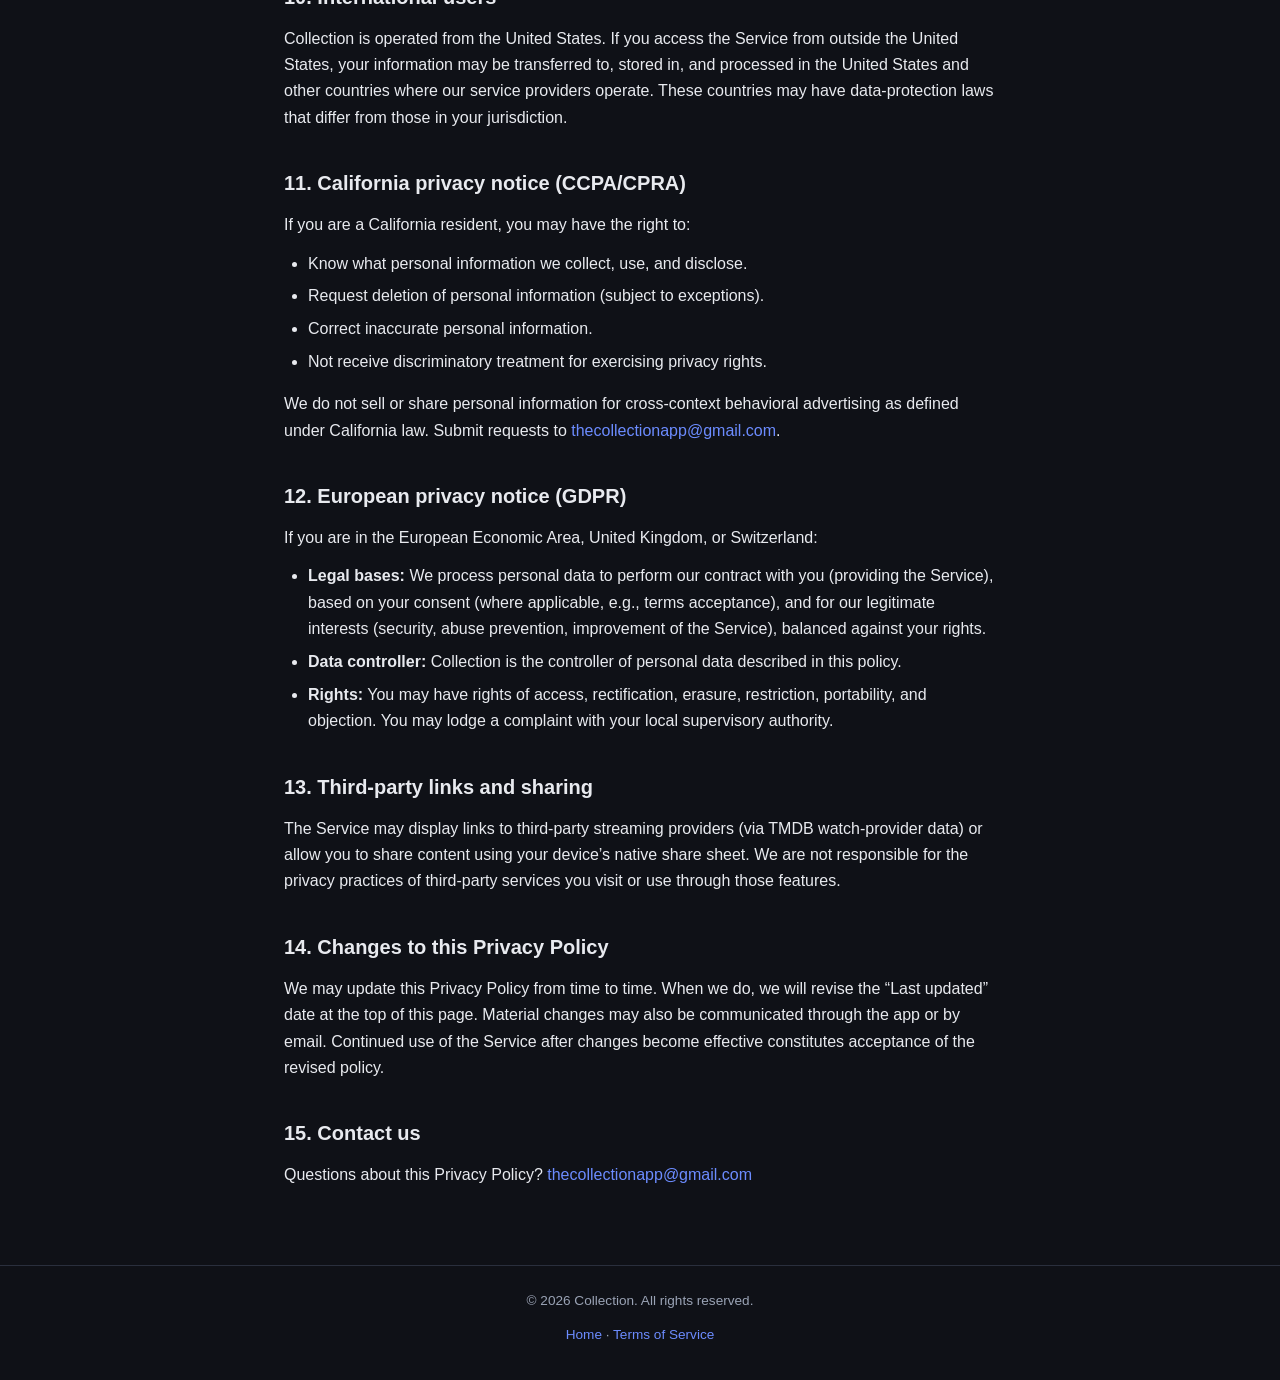
==== commit 0c06bac2: "Update privacy.html <a href="mailto:thecollectionapp@gmail.com">thecollectionapp@gmail.com</a>." ====
--- a/privacy.html
+++ b/privacy.html
@@ -252,7 +252,7 @@
     </ul>
     <p>
       To exercise rights not available in-app, email
-      <a href="mailto:privacy@collection.app">privacy@collection.app</a>.
+      <a href="mailto:thecollectionapp@gmail.com">thecollectionapp@gmail.com</a>.
       We may need to verify your identity before fulfilling a request.
     </p>
 
@@ -275,7 +275,7 @@
     <p>
       We do not sell or share personal information for cross-context behavioral advertising
       as defined under California law. Submit requests to
-      <a href="mailto:privacy@collection.app">privacy@collection.app</a>.
+      <a href="mailto:thecollectionapp@gmail.com">thecollectionapp@gmail.com</a>.
     </p>
 
     <h2>12. European privacy notice (GDPR)</h2>
@@ -305,7 +305,7 @@
     <h2>15. Contact us</h2>
     <p>
       Questions about this Privacy Policy?
-      <a href="mailto:privacy@collection.app">privacy@collection.app</a>
+      <a href="mailto:thecollectionapp@gmail.com">thecollectionapp@gmail.com</a>
     </p>
   </main>
 
